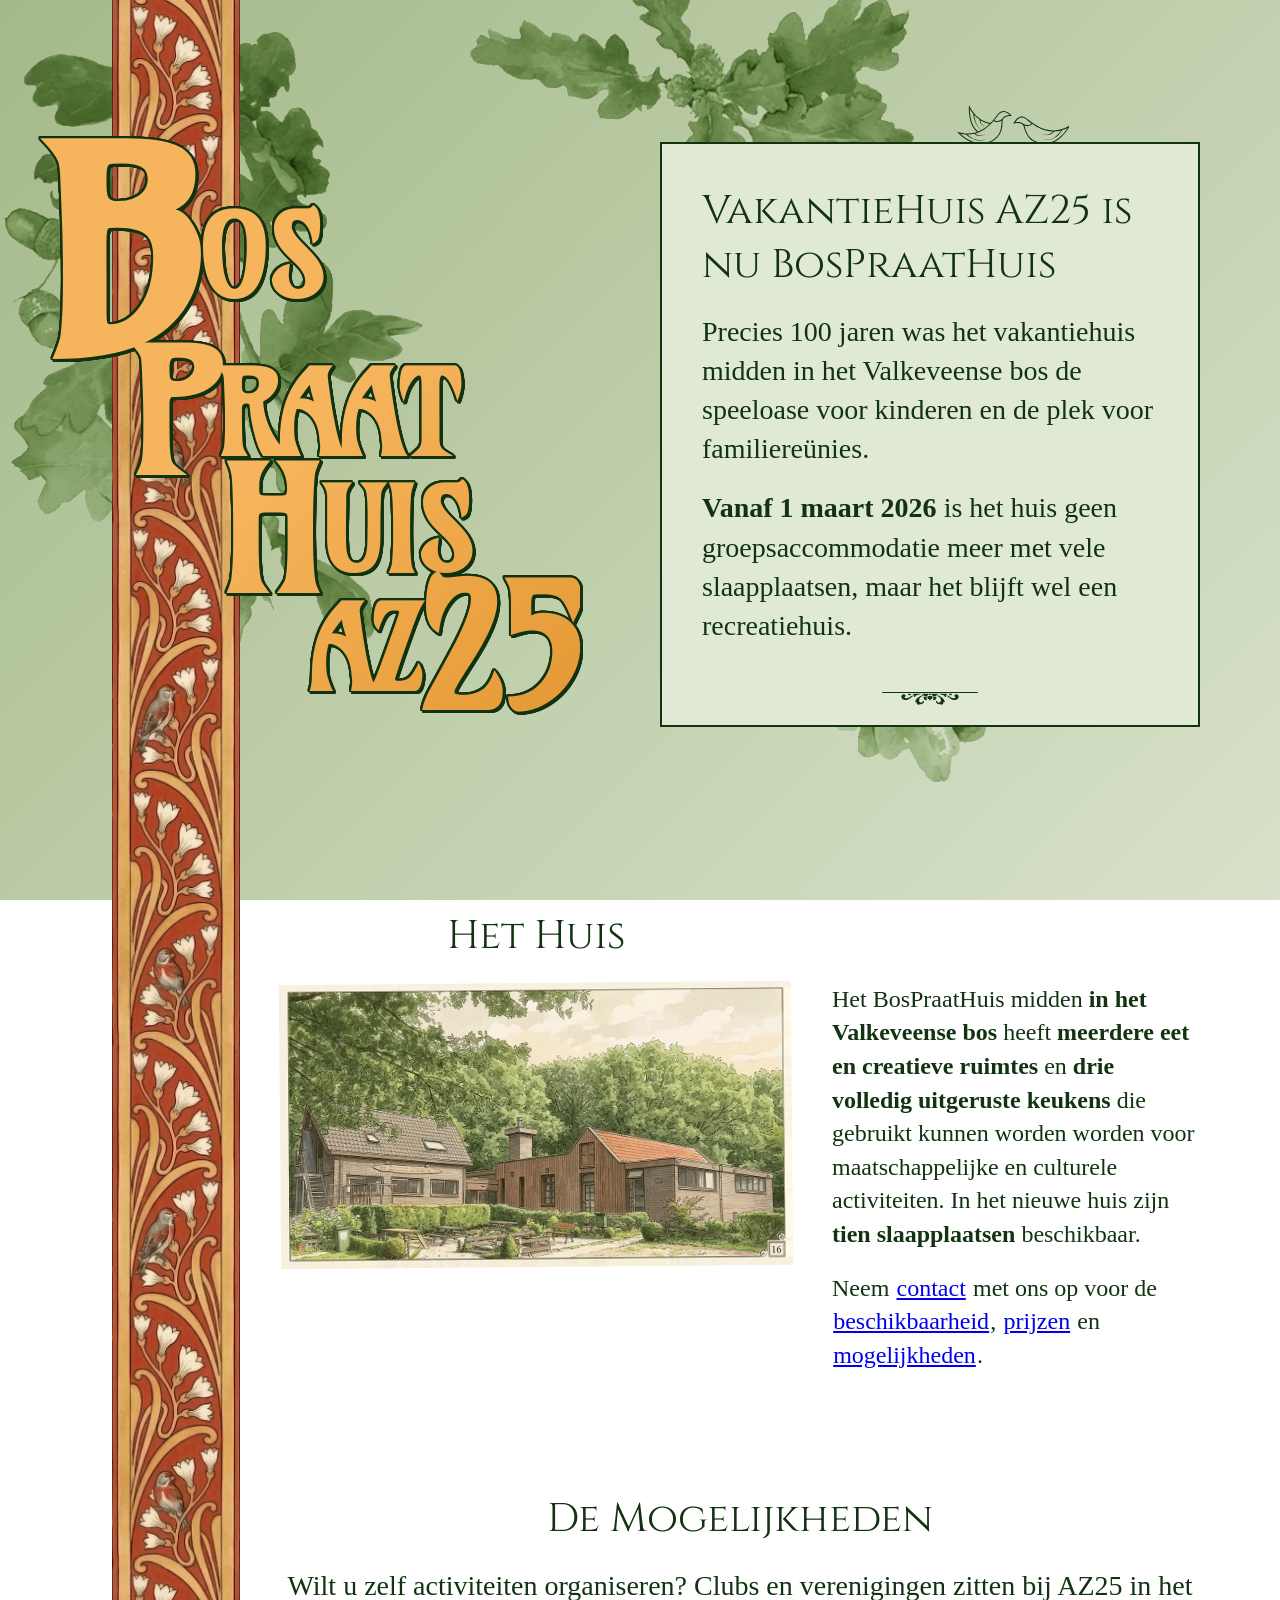
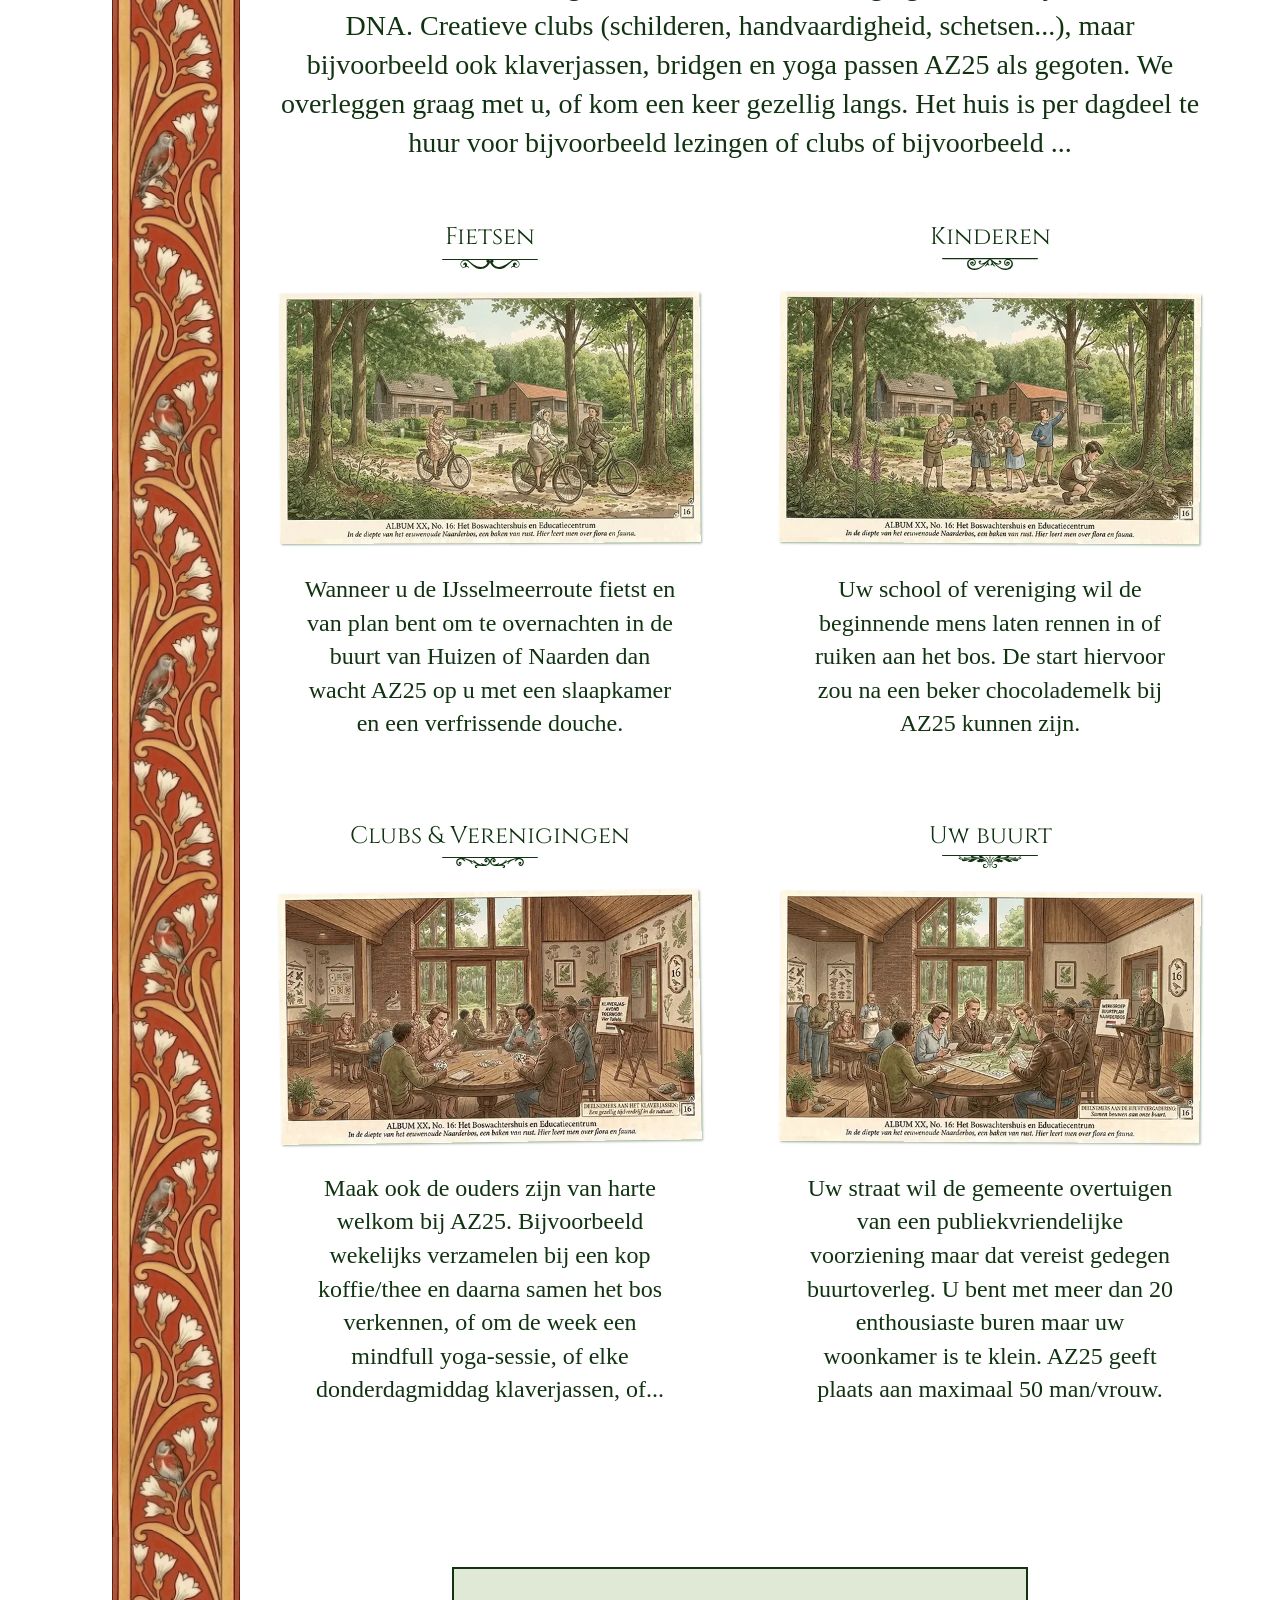
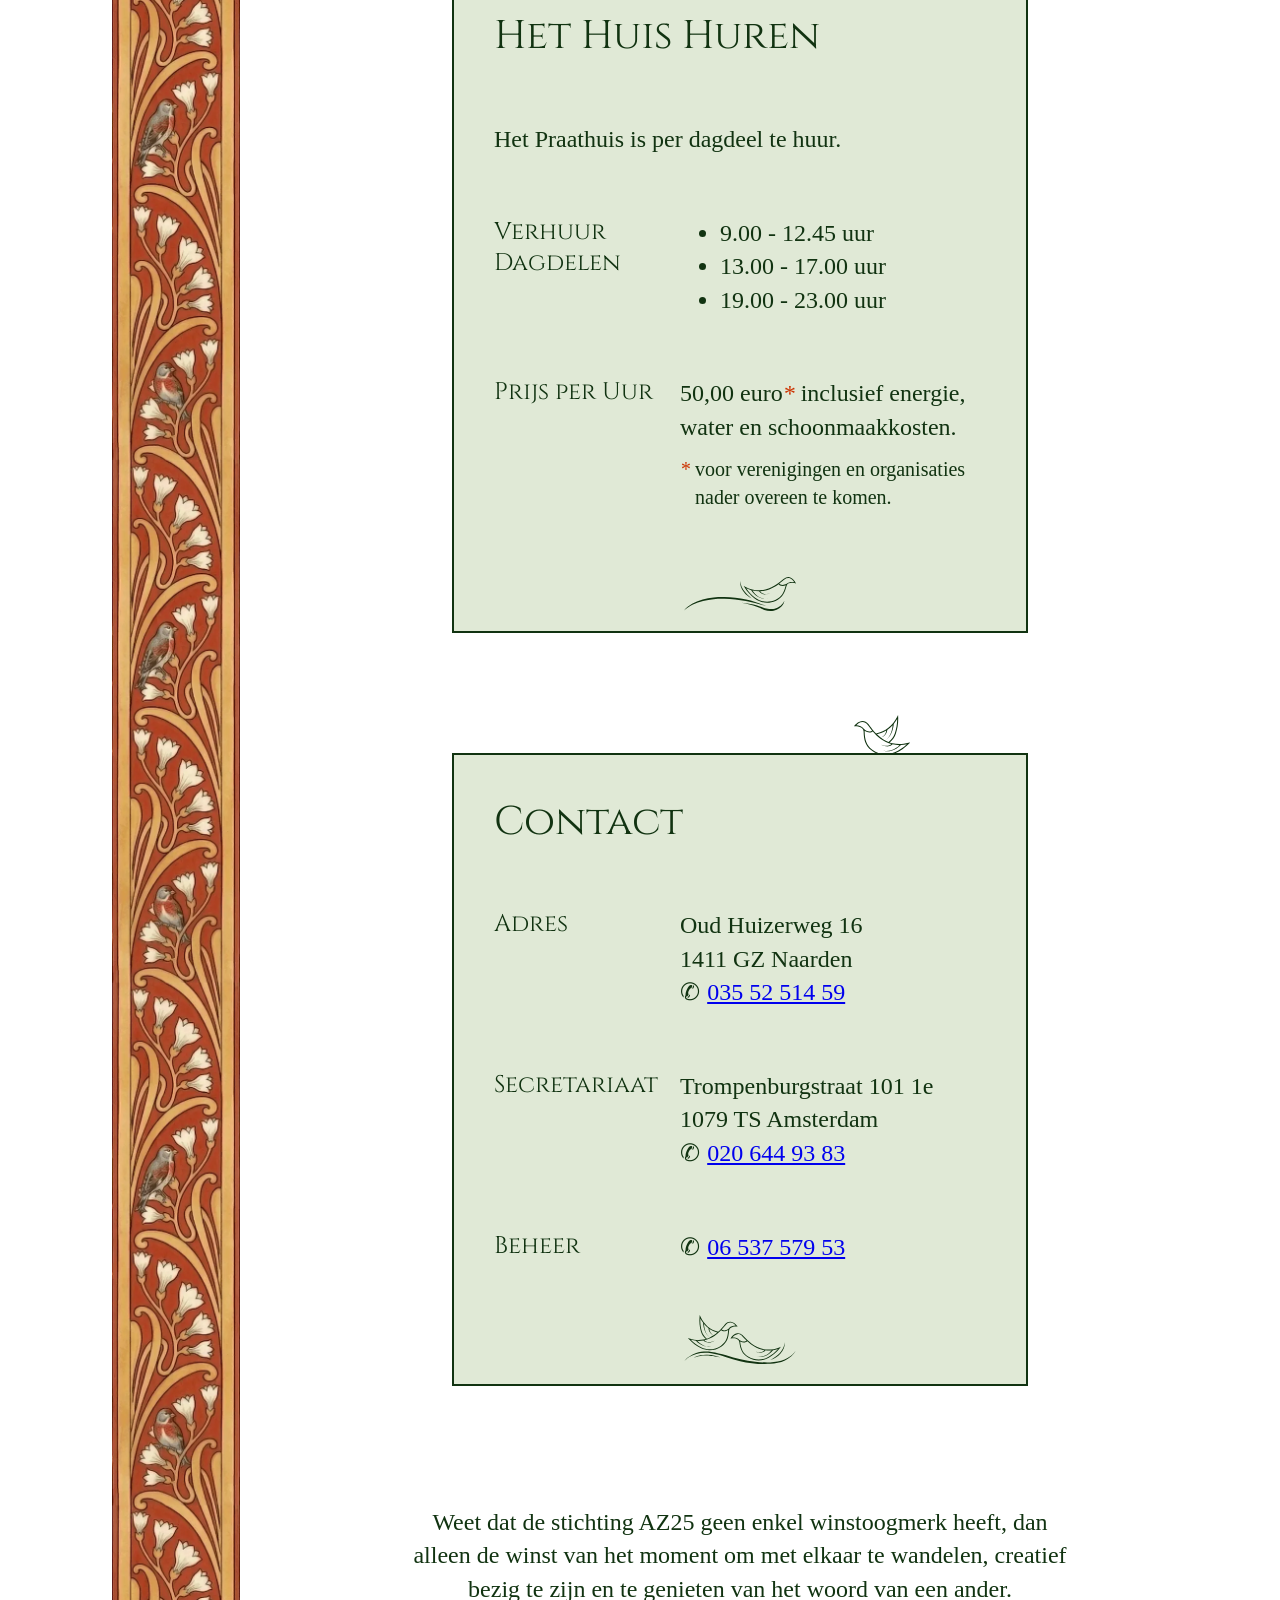
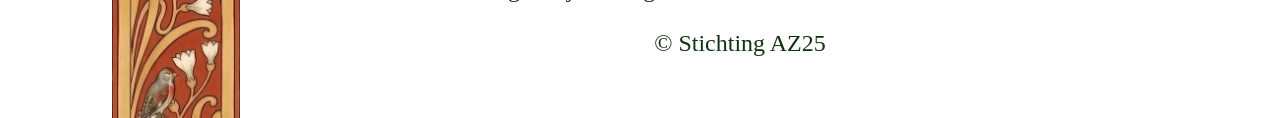
==== index.html @ 413d2160 "perf" ====
<!DOCTYPE html>
<html lang="nl">

<head>
  <title>BosPraatHuis AZ25</title>
  
  <meta charset="UTF-8">
  
  <meta http-equiv="Content-Language" content="nl">
	<meta name="description" content="Bospraathuis AZ25 - Jaren dertig sfeer met hedendaags comfort">
	<meta name="copyright" content="2026, Stichting AZ25">
  
  <meta name="viewport" content="width=device-width, initial-scale=1.0">
  
  <link rel="stylesheet" href="style/style2026april26.css">

  <link rel="shortcut icon" href="/favicon.ico">
</head>
<body>
  <header>
    <h1>
      <span><em>B</em>OS</span>
			<span><em>P</em>RAAT</span>
			<span><em>H</em>UIS</span>
			<span>AZ<em>25</em></span>
    </h1>

    <section class="block ornament vogel">
      <h2>VakantieHuis AZ25 is nu BosPraatHuis</h2>
      <p class="intro">Precies 100 jaren was het vakantiehuis midden in het Valkeveense bos de speeloase voor kinderen en de plek voor familiereünies.</p>
      <p class="intro"><strong>Vanaf 1 maart 2026</strong> is het huis geen groeps&shy;accommodatie meer met vele slaapplaatsen, maar het blijft wel een recreatiehuis.</p>
    </section>

  </header>

  <main>
    <section id="huis" class="block block--small-only vogel">
      <h2>Het Huis</h2>

      <picture>
        <source srcset="images/img-huis-1.webp, images/img-huis-15.webp 1.5x, images/img-huis-2.webp 2x" type="image/webp" />
        <img src="images/img-huis.png" alt="het huis" width="1090" height="605" fetchpriority="high">
      </picture>

      <p>Het BosPraatHuis midden <strong>in het Valkeveense bos</strong> heeft <strong>meerdere eet en creatieve ruimtes</strong> en <strong>drie volledig uitgeruste keukens</strong> die gebruikt kunnen worden worden voor maatschappelijke en culturele activiteiten. In het nieuwe huis zijn <strong>tien slaapplaatsen</strong> beschikbaar.</p>
      <p>Neem <a href="#contact">contact</a> met ons op voor de <a href="#huren">beschikbaarheid</a>, <a href="#huren">prijzen</a> en <a href="#mogelijkheden">mogelijkheden</a>.</p>
    </section>

    <section id="mogelijkheden" class="block block--small-only">
      <h2>De Mogelijkheden</h2>
      <p class="intro">Wilt u zelf activiteiten organiseren? Clubs en verenigingen zitten bij AZ25 in het DNA. Creatieve clubs (schilderen, handvaardigheid, schetsen...), maar bijvoorbeeld ook klaverjassen, bridgen en yoga passen AZ25 als gegoten. We overleggen graag met u, of kom een keer gezellig langs. Het huis is per dagdeel te huur voor bijvoorbeeld lezingen of clubs of bijvoorbeeld ...</p>
      <ul>
        <li>
          <h3>Fietsen</h3>

          <picture>
            <source srcset="images/img-fietsen-1.webp, images/img-fietsen-15.webp 1.5x, images/img-fietsen-2.webp 2x" type="image/webp" />
            <img src="images/img-fietsen.png" alt="het is prachtig fietsen in en om het Valkeveense bos" width="640" height="381" loading="lazy">
          </picture>

          <p>Wanneer u de IJsselmeerroute fietst en van plan bent om te overnachten in de buurt van Huizen of Naarden dan wacht AZ25 op u met een slaapkamer en een verfrissende douche.</p>
        </li>

        <li>
          <h3>Kinderen</h3>
          
          <picture>
            <source srcset="images/img-kinderen-1.webp, images/img-kinderen-15.webp 1.5x, images/img-kinderen-2.webp 2x" type="image/webp" />
            <img src="images/img-kinderen.png" alt="het is heerlijk spelen en verkennen in en om het BosPraatHuis" width="640" height="381" loading="lazy">
          </picture>

          <p>Uw school of vereniging wil de beginnende mens laten rennen in of ruiken aan het bos. De start hiervoor zou na een beker chocolademelk bij AZ25 kunnen zijn.</p>
        </li>
        
        <li>
          <h3>Clubs & Verenigingen</h3>
          
          <picture>
            <source srcset="images/img-clubs-1.webp, images/img-clubs-15.webp 1.5x, images/img-clubs-2.webp 2x" type="image/webp" />
            <img src="images/img-clubs.png" alt="het club- en verengingsleven zit AZ25 in het DNA" width="640" height="381" loading="lazy">
          </picture>
          
					<p>Maak ook de ouders zijn van harte welkom bij AZ25. Bijvoorbeeld wekelijks verzamelen bij een kop koffie/thee en daarna samen het bos verkennen, of om de week een mindfull yoga-sessie, of elke donderdagmiddag klaverjassen, of... </p>
        </li>
        
        <li>
          <h3>Uw buurt</h3>

          <picture>
            <source srcset="images/img-buurt-1.webp, images/img-clubs-15.webp 1.5x, images/img-clubs-2.webp 2x" type="image/webp" />
            <img src="images/img-buurt.png" alt="u bent van harte welkom met uw buurtgenoten" width="640" height="381" loading="lazy">
          </picture>

          <p>Uw straat wil de gemeente overtuigen van een publiek&shy;vriendelijke voorziening maar dat vereist gedegen buurtoverleg. U bent met meer dan 20 enthousiaste buren maar uw woonkamer is te klein. AZ25 geeft plaats aan maximaal 50 man/vrouw.</p>
        </li>
      </ul>
    </section>

    <section id="huren" class="block ornament">
			<!-- <div> -->
				<h2>Het Huis Huren</h2>
			
				<p>Het Praathuis is per dagdeel te huur.</p>
			
				<div>
					<h3>Verhuur Dagdelen</h3>
					<ul>
						<li>9.00 - 12.45 uur</li>
						<li>13.00 - 17.00 uur</li>
						<li>19.00 - 23.00 uur</li>
					</ul>
				</div>
				
				<div>
					<h3>Prijs per Uur</h3>
					<p>50,00 euro<em>*</em> inclusief energie, water en schoonmaakkosten.</p>
					<p class="nb"><em>*</em> voor verenigingen en organisaties nader overeen te komen.</p>
				</div>
			<!-- </div> -->
    </section>

    <section id="contact" class="block ornament vogel">
			<!-- <div> -->
				<h2>Contact</h2>
	
				<div>
					<h3>Adres</h3>
					<p>Oud Huizerweg 16<br>
					1411 GZ Naarden<br>
					✆ <a href="tel:0355251459">035 52 514 59</a></p>
				</div>
	
				<div>
					<h3>Secretariaat</h3>
					<p>Trompenburgstraat 101 1e<br>
					1079 TS Amsterdam<br>
					✆ <a href="tel:0206449383">020 644 93 83</a></p>
				</div>
	
				<div>
					<h3>Beheer</h3>
					<p>✆ <a href="tel:0653757953">06 537 579 53</a></p>
				</div>
			<!-- </div> -->
    </section>

		<section id="service" class="block block--small-only ornament">
			<p>Weet dat de stichting AZ25 geen enkel winstoogmerk heeft, dan alleen de winst van het moment om met elkaar te wandelen, creatief bezig te zijn en te genieten van het woord van een ander.</p>
			<p>© Stichting AZ25</p>
		</section>
    
  </main>

  <svg width='0' height='0' aria-hidden='true'>
		<filter id='grain' color-interpolation-filters='sRGB' x='-10%' y='-10%' width='120%' height='120%'>
			<feTurbulence type='fractalNoise' baseFrequency='.1' numOctaves='10'/>
			<feDisplacementMap in='SourceGraphic' scale='1.4' xChannelSelector='R'/>
			<feBlend in2='SourceGraphic'/>
		</filter>
	</svg

</body>
</html>
---- style/style2026april26.css ----
@font-face {
  font-family:amarante;
  src:url("../fonts/Amarante-Regular.ttf");
	font-display:swap;
}

@font-face {
  font-family:cinzel;
  src:url("../fonts/Cinzel-VariableFont_wght.ttf");
	font-display:swap;
}





/***************/
/* MARK: BASIS */
/***************/

*, *::before, *::after {
  box-sizing: border-box;
}


html {
  --ws:clamp(1.5rem, 1.0789rem + 2.1053vw, 2.5rem);
  --ws-xs:calc(var(--ws) * .25);
	--ws-s:calc(var(--ws) * .5);
	--ws-m:calc(var(--ws) * 1.5);
  --ws-l:calc(var(--ws) * 2);
	--ws-xl:calc(var(--ws) * 3);

  --color:#131;
  --line:#131;
  --shadow:#131;
  --drop-shaodw:#0306;

  --bg-gradient:linear-gradient(-45deg, #d8e2ca, #a4b989);
  --h-gradient:linear-gradient(135deg, #f6b45c 50%, #e39731);

  --bg-section:#e0e9d6;

	--color-selection:#f9eedc;
	--bg-selection:#06c;

	--color-asterix:#c30;

  color:var(--color);
  font-family:garamond, serif;

  scroll-padding-top:var(--ws);
	@media (prefers-reduced-motion:no-preference) {
    scroll-behavior:smooth;
  }
}

h1 {
	font-family:amarante;
	font-size:clamp(2.2rem, 0.1789rem + 10.1053vw, 7rem);

	line-height:.7;
	letter-spacing:-.02em;
  color:transparent;

  background-image:var(--h-gradient);
  background-clip:text;

	--f: max(.01em, 1px);
	--fn: calc(var(--f) * -1);

  filter:
    drop-shadow( var(--fn) var(--fn) var(--shadow))
    drop-shadow( 0         var(--f)  var(--shadow))
    drop-shadow( var(--f)  0         var(--shadow))
    drop-shadow( 0         var(--f)  var(--shadow))
    drop-shadow( var(--f)  0         var(--shadow))
    drop-shadow( 0         var(--f)  var(--shadow))
    drop-shadow( var(--f)  0         var(--shadow));
}

h2 {
  font-family:cinzel, serif;
  font-size:clamp(1.5rem, 1.0789rem + 2.1053vw, 2.5rem);
  font-weight:400;
	margin:0;
}

h3 {
  font-family:cinzel, serif;
	font-size: clamp(1.125rem, 0.9671rem + 0.7895vw, 1.5rem);
  line-height:1.3;
  font-weight:400;
	margin:0;
}

ul {
	margin:0;
}

p, li { 
  font-size: clamp(1.125rem, 0.9671rem + 0.7895vw, 1.5rem);
  line-height:1.4;
}

p {
	margin:0;

	&.intro {
		font-size: clamp(1.25rem, 1.0395rem + 1.0526vw, 1.75rem);
	}
}

img {
  max-width:100%;
	height:auto;
}

a {
  padding-inline:.05em;
  border-radius:.2em;

  &:focus {
    outline:solid 2px currentcolor;
    outline-offset:.1em;
    text-decoration:none;
  }
}

::selection {
	color:var(--color-selection);
	background-color:var(--bg-selection);
}

/* COMPONENTS */

.block {
	position: relative;

	padding:var(--ws);

	display:grid;
	gap:var(--ws-s);

	border:solid 2px currentColor;
  background-color:var(--bg-section);

	@supports (corner-shape:scoop) {
		border-radius:var(--ws-s);
		corner-shape:scoop;
	}

	@media (width > 48em) {
		&.block--small-only {
			padding:0;
			background:none;
			border:none;
				}
	}
}

.ornament {
	padding-block-end:var( --ws-l);

	background-image:var(--ornament-image, url("../images/divider.svg"));
  background-size: 6rem auto;
  background-position: center calc(100% - var(--ws-s));
  background-repeat:no-repeat;
}

.vogel {
	&::after {
		content:"";
		position:absolute;
		inset-block-end:100%;
		inset-inline-start:var(--vogel-inset,40%);

		inline-size:var(--vogel-size, clamp(5rem, 20vw, 7rem));
		aspect-ratio: var(--vogel-ratio, 2213789/761143);

		background-image: var(--vogel-image, url("../images/birds1.svg"));
		background-size:cover;
	}

	@media (width > 48em) {
		&.block--small-only::after {
			content:unset;
		}
	}
}











/**************/
/* MARK: BODY */
/**************/

html {
	background-image:
		url("../images/eiken.png"),
		var(--bg-gradient);

	background-image:
		image-set(
			url("../images/eiken.webp") type("image/webp"),
			url("../images/eiken.png") type("image/png")
		),
		var(--bg-gradient);

		

	background-size:
		/* auto auto, */
    clamp(32em, 80vw, 64em) auto, 
    100dvw 100dvh;
	background-repeat:
		/* repeat, */
		no-repeat,
    no-repeat;
	background-position:
		max(0px, calc(40% - 25em)) top,
		left top;
	background-attachment:
    /* scroll, */
    scroll,
		fixed;
	background-blend-mode:multiply;

	display:grid;
	grid-template-columns:
		minmax(0,2fr)
		min(100%, 120em)
		minmax(0,3fr);

	@supports(-webkit-touch-callout: none) {
		background-size:
    	clamp(32em, 80vw, 64em) auto, 
    	cover;
		background-attachment:
			scroll,
			scroll;
	}
}

body {
	grid-column:2;

  min-height:100dvh;
  margin:0;

  background-image:
     url("../images/bg.png");

	background-image:
		image-set(
			url("../images/bg.webp") type("image/webp"),
			url("../images/bg.png") type("image/png")
		);

  background-size:
    clamp(4rem, 1.1429rem + 14.2857vw, 8rem) auto;
  background-repeat:
    repeat-y;
  background-position:
      clamp(2rem, -1.5714rem + 17.8571vw, 7rem) top;
}





/****************/
/* MARK: HEADER */
/****************/

header {
  padding:var(--ws);

	@media (width > 48em) {
		padding-inline-end:var(--ws-l);
	}
	
	@media (width > 68em) {
    padding-block:var(--ws-xl);
		
		
    gap:var(--ws-l);
    align-items:center;

		display:grid;
		grid-template-columns:minmax(30rem, 1fr) 1fr;
  }

	@media (width > 92em) {
		display:flex;
	}
}

/* MARK: TITLE */

h1 {
	max-inline-size:68rem;
  margin:0;
  padding-block:var(--ws-l);

  display:grid;
	grid-template-columns:auto auto 1fr;
	align-items:center;

	span {
		display:flex;
		align-items:center;
	}

  span:nth-of-type(1) {
		em {
			font-size:2.5em;
    	font-style:normal;
		}
	}
	
	span:nth-of-type(n + 2) {
		 em {
      font-size:1.5em;
			font-style:normal;
    }
	}
	
	span:nth-of-type(4) {
		grid-column:1/-1;
    justify-self:end;
  }

	@media (width > 68em) {
		padding-block:var(--ws);
		
		grid-template-columns:1fr 1fr 1fr 1fr;

		span:nth-of-type(1) {
			grid-column:1/-1;
		}
		
		span:nth-of-type(2) {
			grid-column:2/-1;
		}

		span:nth-of-type(3) {
			grid-column:3/-1;
		}

		span:nth-of-type(4) {
			grid-column:4/-1;
			justify-self:start;
		}
	}

	@media (width > 92em) {
		padding-block:var(--ws-l);

		grid-template-columns:auto auto 1fr;

		span:nth-of-type(n - 3) {
			grid-column:unset;
		}

		span:nth-of-type(4) {
			grid-column:1/-1;
			justify-self:end;
			padding-inline-end:1em;
		}
	}
}

/* MARK: INTRO */

header section {
	--vogel-image:url("../images/birds3.svg");

  max-inline-size:56em;

  @media (width > 48em) {
		--vogel-inset:15%;
    margin-inline-start:15em;
  }

  @media (width > 68em) {
		--vogel-inset:55%;
    max-inline-size:43em;
    margin-inline-start:0;
  } 
}





/**************/
/* MARK: MAIN */
/**************/

main {
  max-inline-size:120em;
  padding:var(--ws);

  display:grid;
  row-gap:var(--ws-l);

  @media (width > 48em) {
    padding-inline-start:calc(15em + var(--ws));
		padding-inline-end:var(--ws-l);
		row-gap:var(--ws-xl);
  }

  @media (width > 80em) {
    grid-template-columns:
			minmax(0, 1fr)
			min( (100% - var(--ws-l) ) * .5, 36em)
			var(--ws-l)
			min( (100% - var(--ws-l) ) * .5, 36em)
			minmax(0, 1fr);
  }

  &:has(#p404) {
		min-height:100%;
    align-content: safe center;
		
		@media (width > 48em) {
			row-gap:var(--ws-l);
		}
  }
}





/******************/
/* MARK: HET HUIS */
/******************/

#huis {
	--vogel-image: url("../images/birds5.svg");
	--vogel-ratio: 1072402/647803;
	--vogel-inset:70%;
	--vogel-size:clamp(2.5rem, 10vw, 3.5rem);

	position: relative;
	grid-column:1/-1;

  @media (width > 72em) {
    grid-template-columns:1fr min(40%, 27em);
    grid-template-rows:auto auto 1fr;
    column-gap:var(--ws);
  }
}

#huis h2 {
  text-align:center;
}

#huis p {
  @media (width > 72em) {

    &:nth-of-type(1) {
      grid-area:2/2;
      margin:0;
    }

    &:nth-of-type(2) {
      grid-area:3/2;
    }
    
  }
}

#huis picture {
	@media (width > 72em) {
    grid-area:2/1/4;
  }
}

#huis img {
  inline-size:100%;

  box-shadow:.05em .05em .1em var(--drop-shadow);
  rotate:-.5deg;

  
}





/***********************/
/* MARK: MOGELIJKHEDEN */
/***********************/

#mogelijkheden {
  @media (width > 80em) {
      grid-column:2/-2;
  }
}

#mogelijkheden h2 {
  text-align:center;
}

#mogelijkheden > p {
  max-inline-size:33em;

  @media (width > 72em) {
   margin-inline:auto;
   text-align:center;
  }
} 

#mogelijkheden ul {
  margin:0;
  padding:var(--ws) 0;
  list-style-type:"";

  display:grid;
	gap:var(--ws-l);

  @media (width > 72em) {
    grid-template-columns:1fr 1fr;
  }
}

#mogelijkheden li {
  display:flex;
  flex-direction:column;
	gap:var(--ws-s);
}

#mogelijkheden h3 {

  padding-block-end:var(--ws-s);
	background-image:var(--calli-image, url("../images/calli6.svg"));
  background-size: 6rem auto;
  background-position: center calc(100% - .25rem);
  background-repeat:no-repeat;

  text-align:center;

  li:nth-of-type(4n + 2) & {
   --calli-image:url("../images/calli2.svg");
  }

  li:nth-of-type(4n + 3) & {
    --calli-image:url("../images/calli3.svg");
  }

  li:nth-of-type(4n + 4) & {
    --calli-image:url("../images/calli4.svg");
  }
}

#mogelijkheden picture {
	margin-inline:auto;
}

#mogelijkheden img {
  order:-1;
  width:100%;
  max-inline-size:40rem;
  

  box-shadow:.05em .05em .1em var(--drop-shaodw);
  
	rotate:var(--r,-.25deg);

  li:nth-of-type(4n + 2) & {
    --r:.33deg;
  }

  li:nth-of-type(4n + 3) & {
    --r:-.75deg;
  }

  li:nth-of-type(4n + 4) & {
    --r:.33deg;
  }
}

#mogelijkheden li p {
	text-align:center;
	padding-inline:min(5%, var(--ws));
	max-inline-size:26em;
	margin-inline:auto;
}





/*******************************/
/* MARK: HUREN & CONTACT & 404 */
/*******************************/

#huren,
#contact,
#p404 {
	container-type:inline-size;
	inline-size:100%;
	padding-block-end:var(--ws-xl);
	
	justify-self:center;
	align-content:start;
	gap:var(--ws-m);

	background-size:clamp(5em, 20vw, 7em) auto;

	@media (width > 48em) {
		inline-size:min(100%, 36em);
	}

	div {
		display:grid;
		gap:var(--ws-xs);
	}

	@container (width > 28em) {
		div {
			grid-template-columns:11em 1fr;
		}
	}
}





/***************/
/* MARK: HUREN */
/***************/

#huren {
	--ornament-image:url("../images/birds1.svg");

  @media (width > 80em) {
    grid-column-start:2;
  }
}

#huren em {
  color:var(--color-asterix);
}

#huren .nb {
	display:flex;
	gap:.25em;
	font-size: clamp(1rem, 0.8947rem + 0.5263vw, 1.25rem);
	
	@container (width > 28em) {
		grid-column-start:2;
	}
}





/*****************/
/* MARK: CONTACT */
/*****************/

#contact {
	--vogel-image: url("../images/birds4.svg");
	--vogel-ratio: 1072392/761143;
	--vogel-inset:70%;
	--vogel-size:clamp(2.5rem, 10vw, 3.5rem);

	--ornament-image:url("../images/birds2.svg");

	@media (width > 80em) {
    grid-column-start:4;
  }
}





/*************/
/* MARK: 404 */
/*************/

#p404 {
	--ornament-image:url("../images/birds1.svg");

  gap:var(--ws-xs);

  @media (width > 80em) {
    grid-column-start:2;
  }
}






/*****************/
/* MARK: SERVICE */
/*****************/

#service {
	@media (width > 80em) {
		grid-column:2/-2;    
  }
}

#service p {
  max-width:28em;

  @media (width > 48em) {
		margin-inline:auto;
		text-align:center;
  }
}
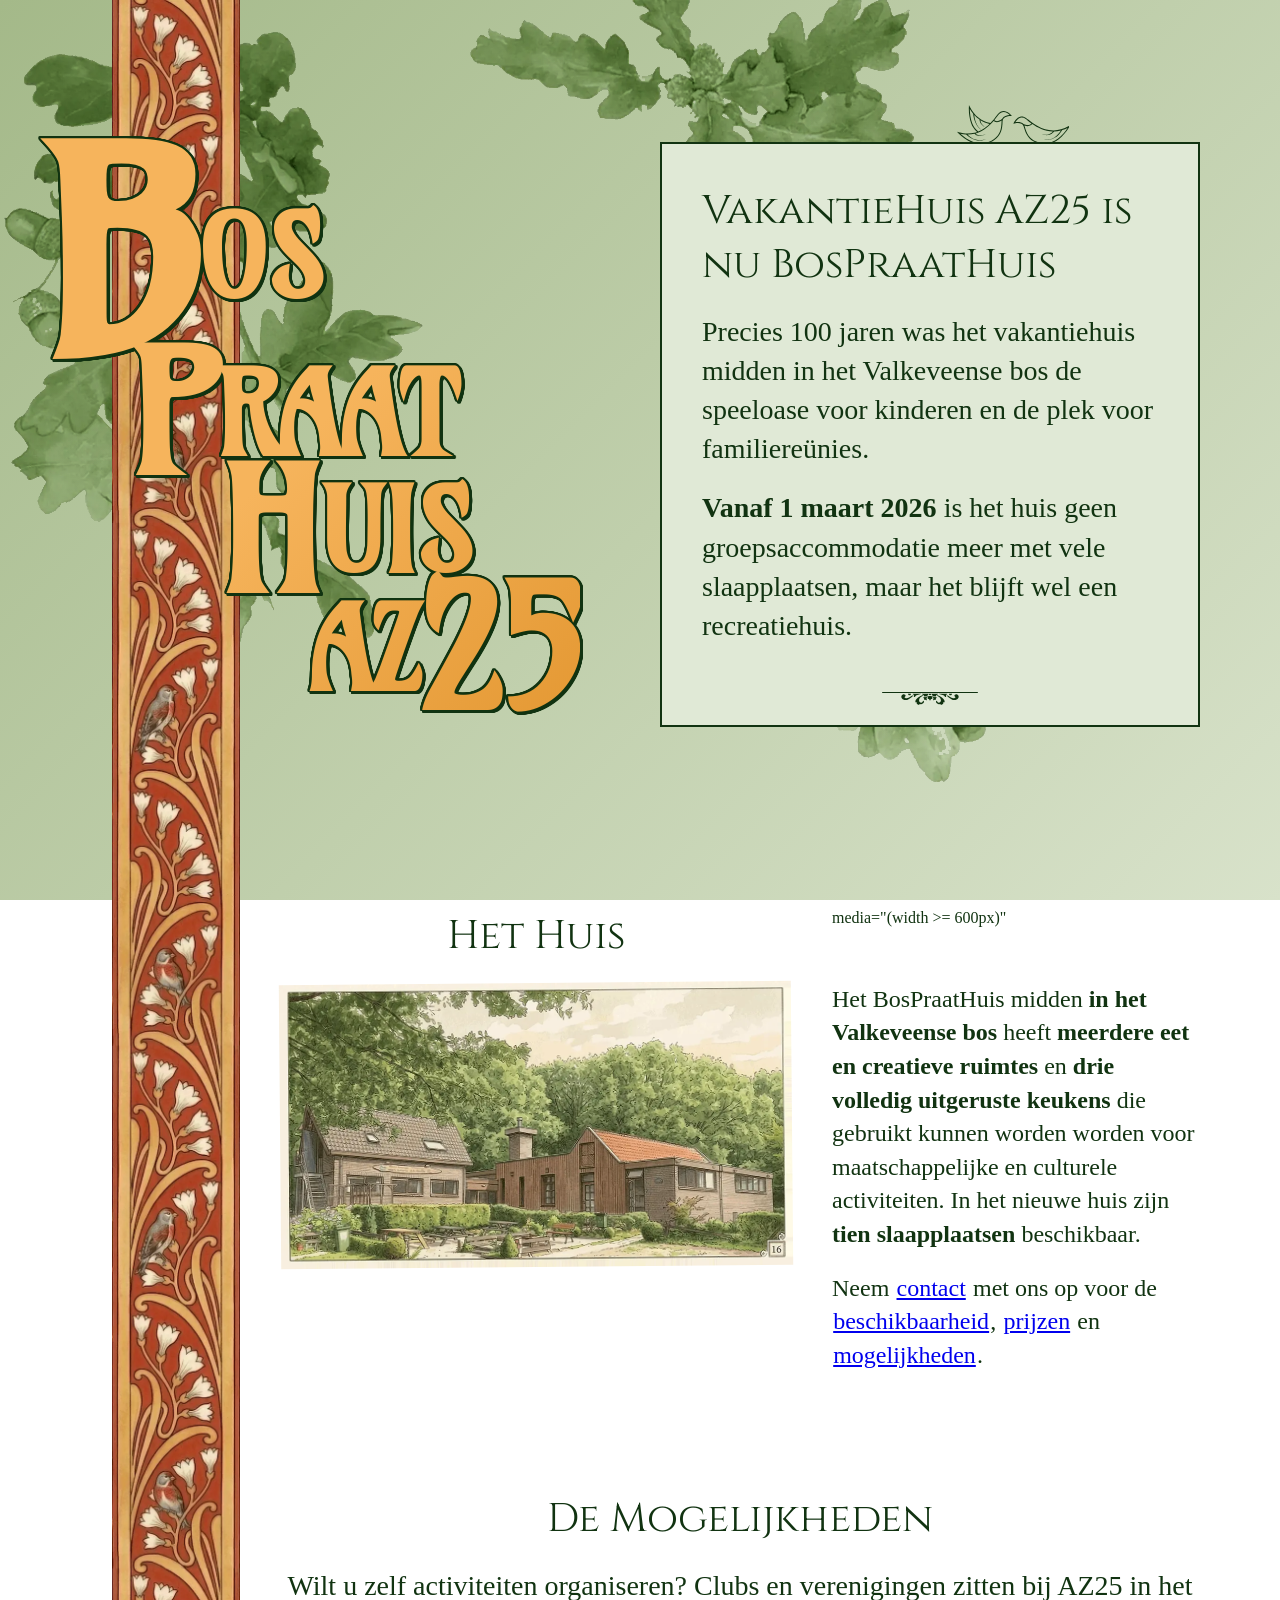
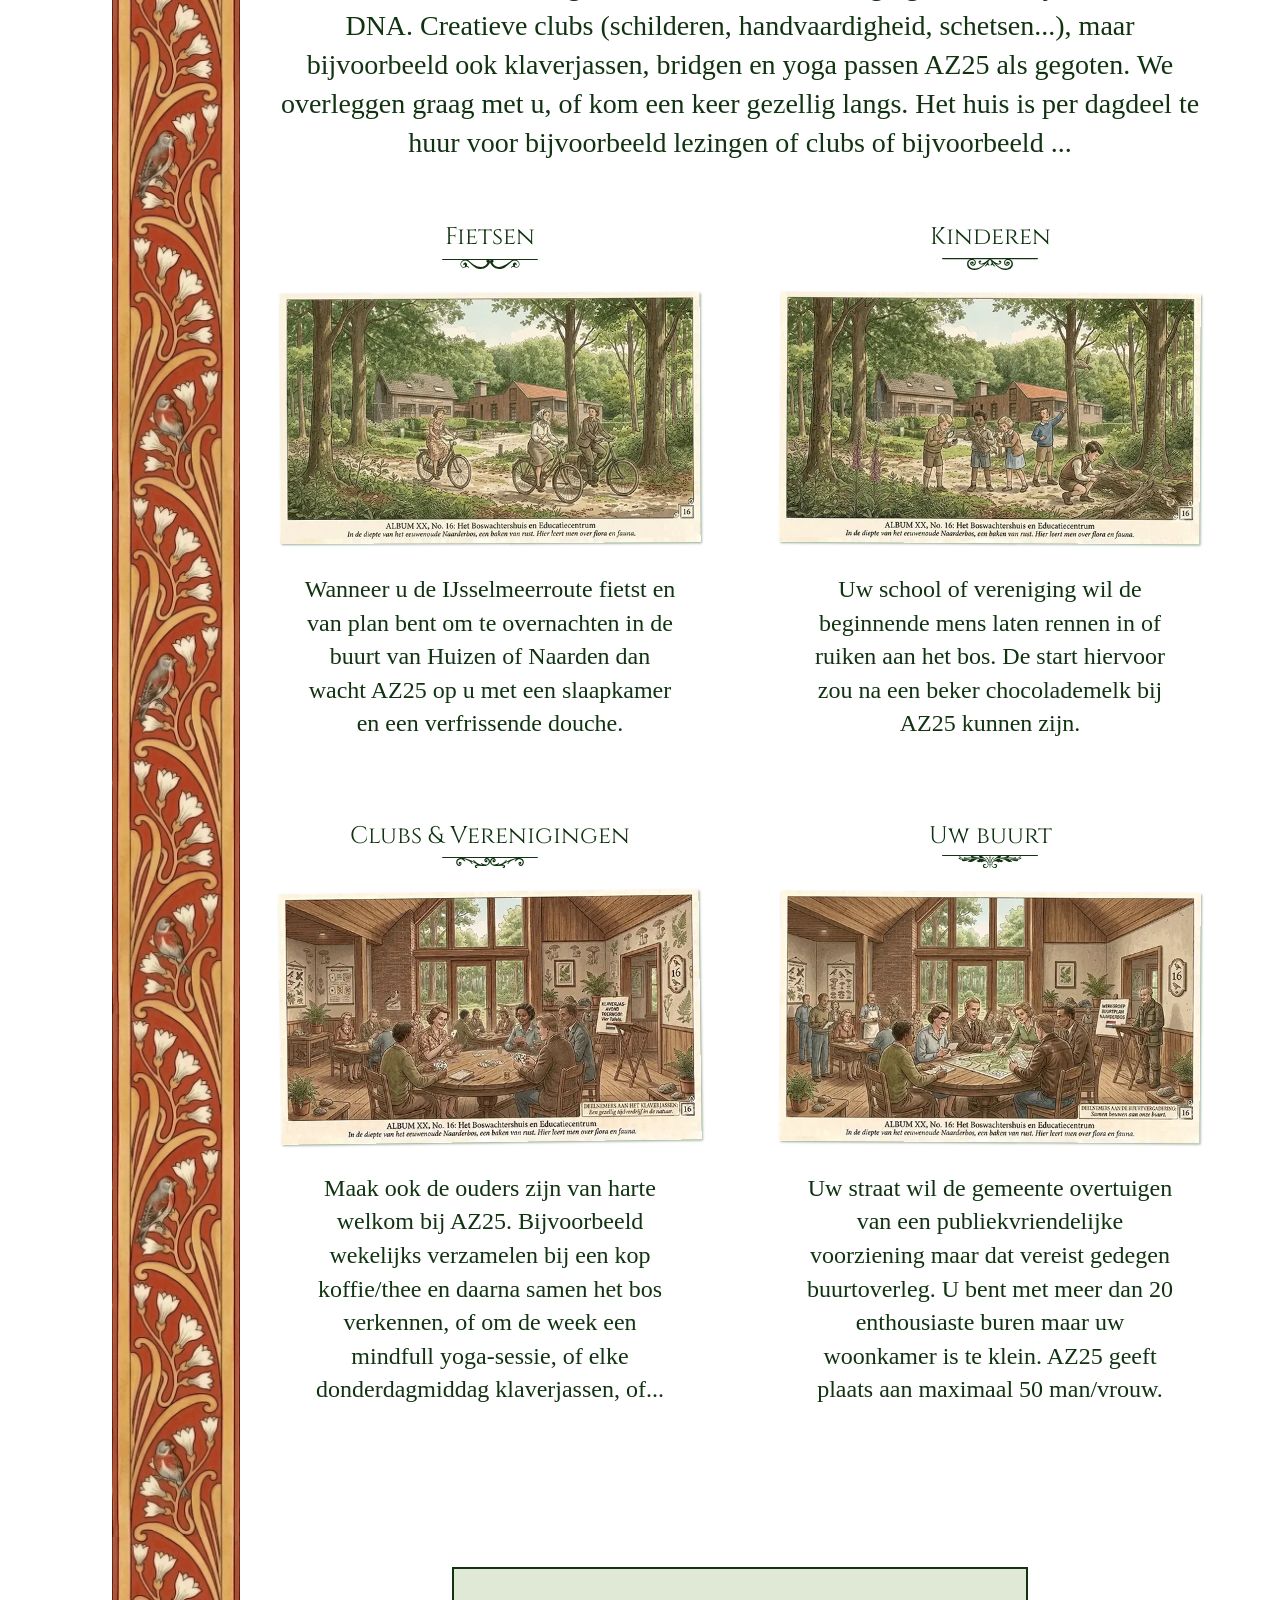
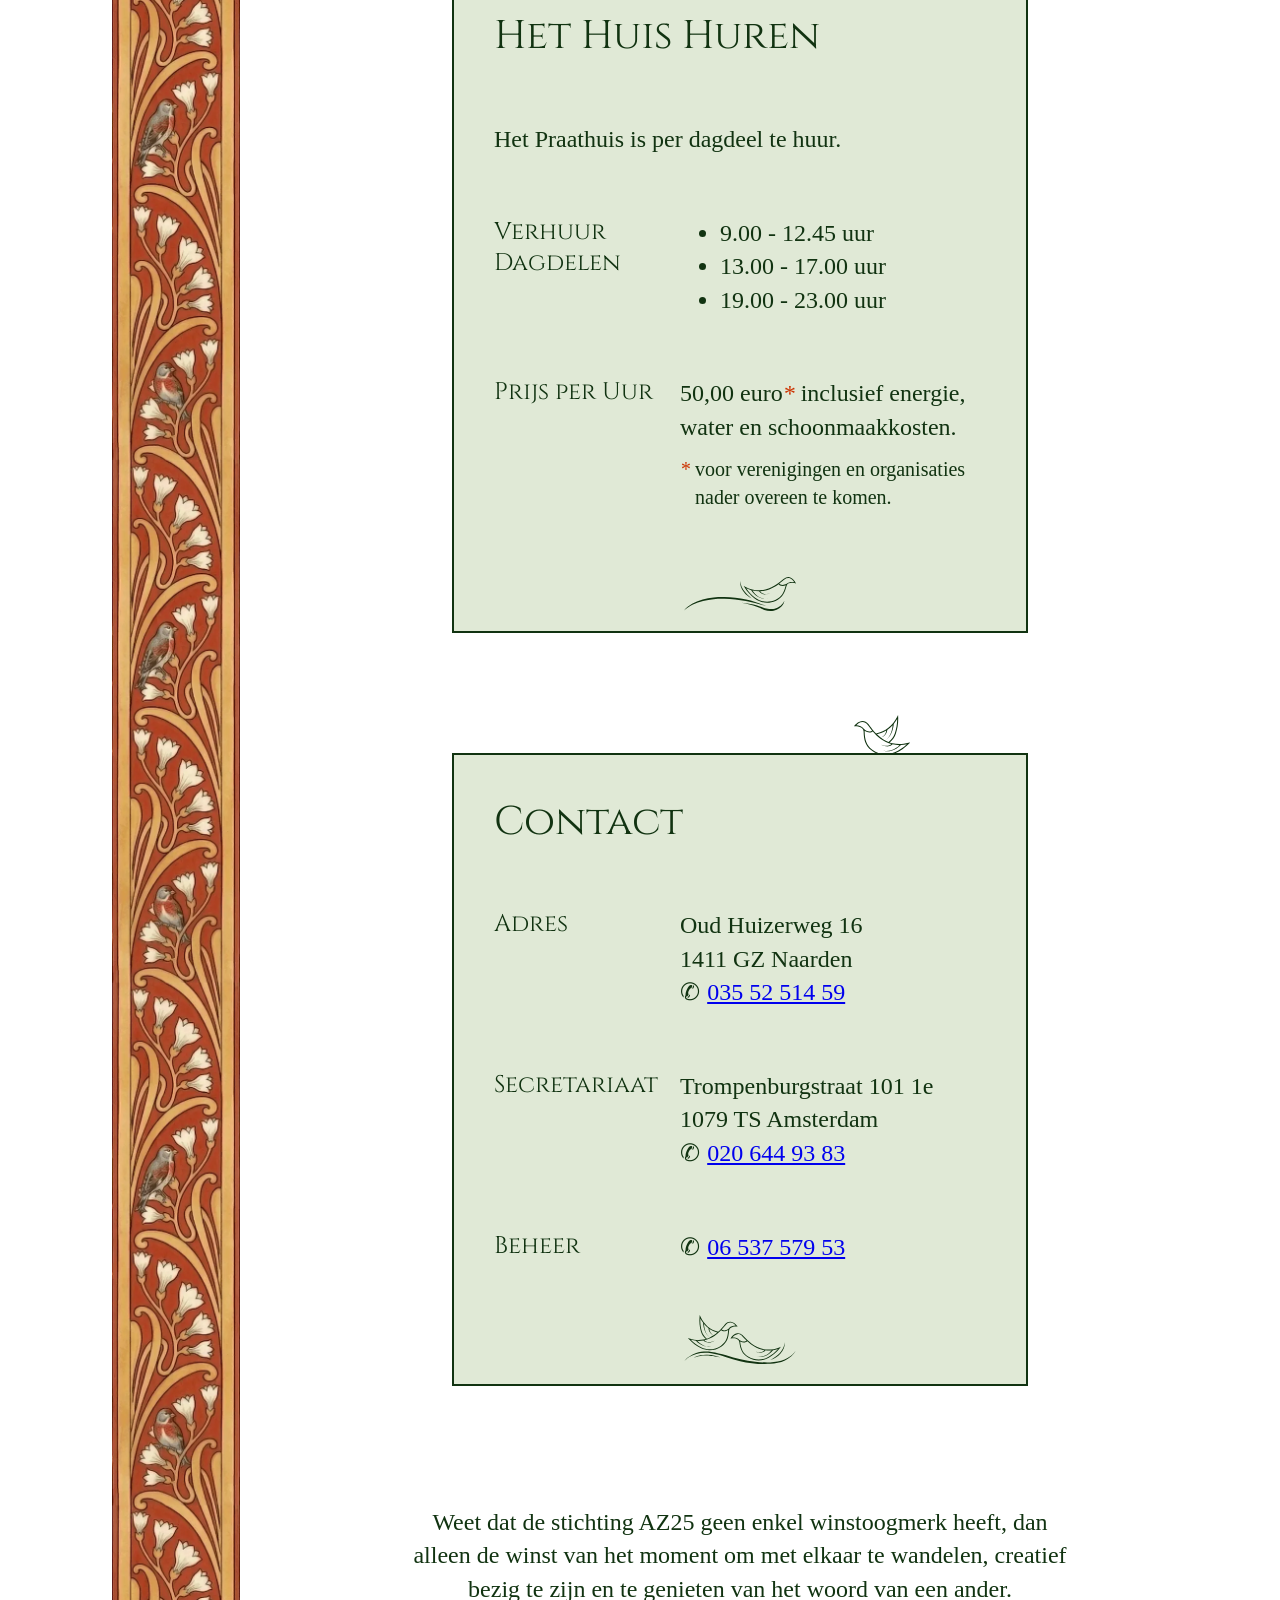
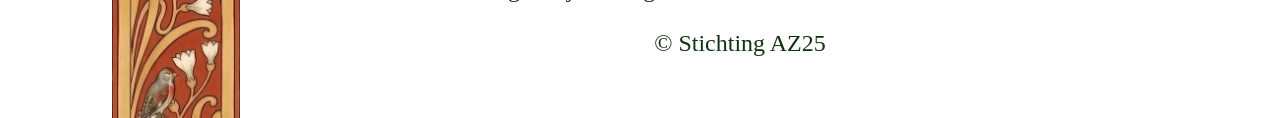
==== commit 36f05f7e: "perf" ====
--- a/index.html
+++ b/index.html
@@ -37,8 +37,22 @@
     <section id="huis" class="block block--small-only vogel">
       <h2>Het Huis</h2>
 
+media="(width >= 600px)"
+
       <picture>
-        <source srcset="images/img-huis-1.webp, images/img-huis-15.webp 1.5x, images/img-huis-2.webp 2x" type="image/webp" />
+        <source 
+          srcset="
+            images/img-huis-1.webp, 
+            images/img-huis-15.webp 1.5x, 
+            images/img-huis-2.webp 2x" 
+          type="image/webp"
+          media="(width > 430px)"
+        />
+        <source 
+          srcset="
+            images/img-huis-1.webp"
+          type="image/webp"
+        />
         <img src="images/img-huis.png" alt="het huis" width="1090" height="605" fetchpriority="high">
       </picture>
 
@@ -54,7 +68,19 @@
           <h3>Fietsen</h3>
 
           <picture>
-            <source srcset="images/img-fietsen-1.webp, images/img-fietsen-15.webp 1.5x, images/img-fietsen-2.webp 2x" type="image/webp" />
+            <source 
+              srcset="
+                images/img-fietsen-1.webp, 
+                images/img-fietsen-15.webp 1.5x, 
+                images/img-fietsen-2.webp 2x" 
+              type="image/webp"
+              media="(width > 430px)"
+            />
+            <source 
+              srcset="
+                images/img-fietsen-1.webp"
+              type="image/webp"
+            />
             <img src="images/img-fietsen.png" alt="het is prachtig fietsen in en om het Valkeveense bos" width="640" height="381" loading="lazy">
           </picture>
 
@@ -65,7 +91,19 @@
           <h3>Kinderen</h3>
           
           <picture>
-            <source srcset="images/img-kinderen-1.webp, images/img-kinderen-15.webp 1.5x, images/img-kinderen-2.webp 2x" type="image/webp" />
+            <source 
+              srcset="
+                images/img-kinderen-1.webp, 
+                images/img-kinderen-15.webp 1.5x, 
+                images/img-kinderen-2.webp 2x" 
+              type="image/webp"
+              media="(width > 430px)"
+            />
+            <source 
+              srcset="
+                images/img-kinderen-1.webp" 
+              type="image/webp"
+            />
             <img src="images/img-kinderen.png" alt="het is heerlijk spelen en verkennen in en om het BosPraatHuis" width="640" height="381" loading="lazy">
           </picture>
 
@@ -76,7 +114,19 @@
           <h3>Clubs & Verenigingen</h3>
           
           <picture>
-            <source srcset="images/img-clubs-1.webp, images/img-clubs-15.webp 1.5x, images/img-clubs-2.webp 2x" type="image/webp" />
+            <source 
+              srcset="
+                images/img-clubs-1.webp, 
+                images/img-clubs-15.webp 1.5x, 
+                images/img-clubs-2.webp 2x" 
+              type="image/webp"
+              media="(width > 430px)"
+            />
+            <source 
+              srcset="
+                images/img-clubs-1.webp" 
+              type="image/webp"
+            />
             <img src="images/img-clubs.png" alt="het club- en verengingsleven zit AZ25 in het DNA" width="640" height="381" loading="lazy">
           </picture>
           
@@ -87,7 +137,19 @@
           <h3>Uw buurt</h3>
 
           <picture>
-            <source srcset="images/img-buurt-1.webp, images/img-clubs-15.webp 1.5x, images/img-clubs-2.webp 2x" type="image/webp" />
+            <source 
+              srcset="
+                images/img-buurt-1.webp, 
+                images/img-clubs-15.webp 1.5x, 
+                images/img-clubs-2.webp 2x"
+              type="image/webp"
+              media="(width > 430px)"
+            />
+            <source 
+              srcset="
+                images/img-buurt-1.webp"
+              type="image/webp"
+            />
             <img src="images/img-buurt.png" alt="u bent van harte welkom met uw buurtgenoten" width="640" height="381" loading="lazy">
           </picture>
 
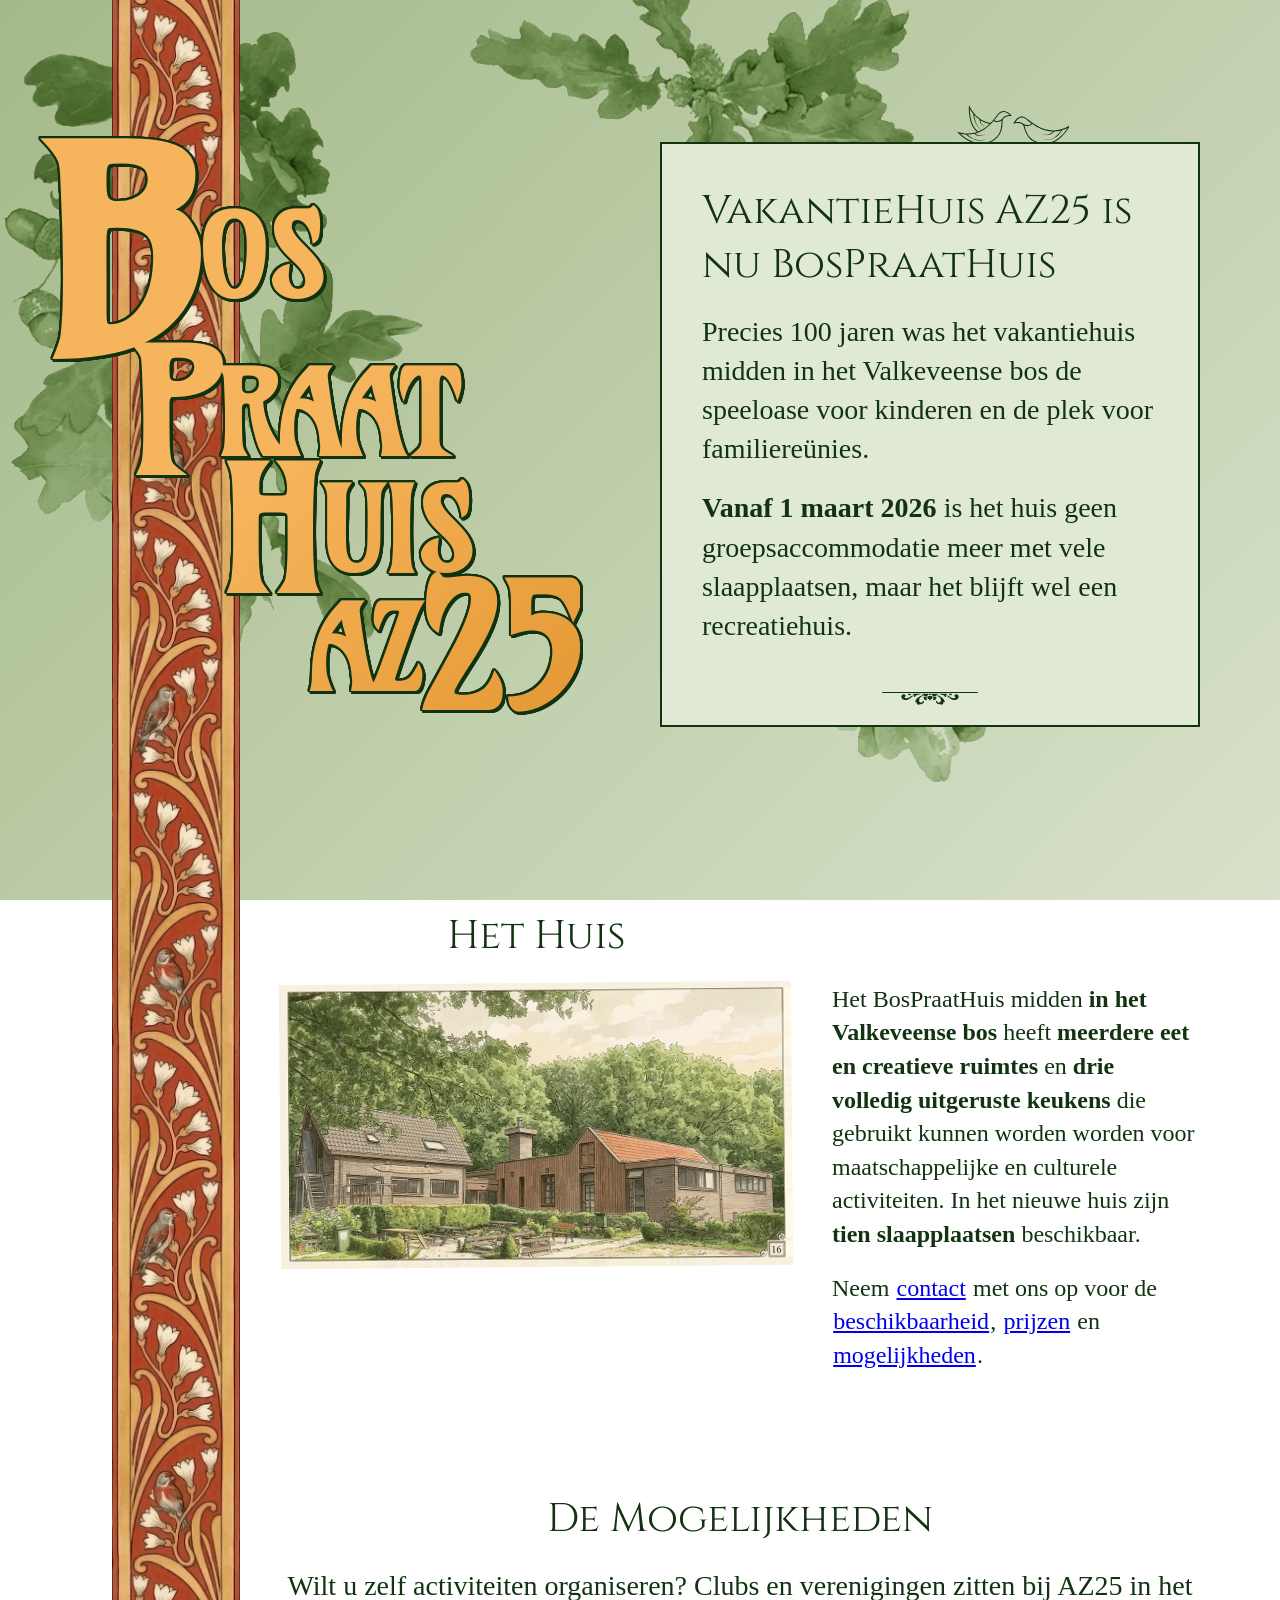
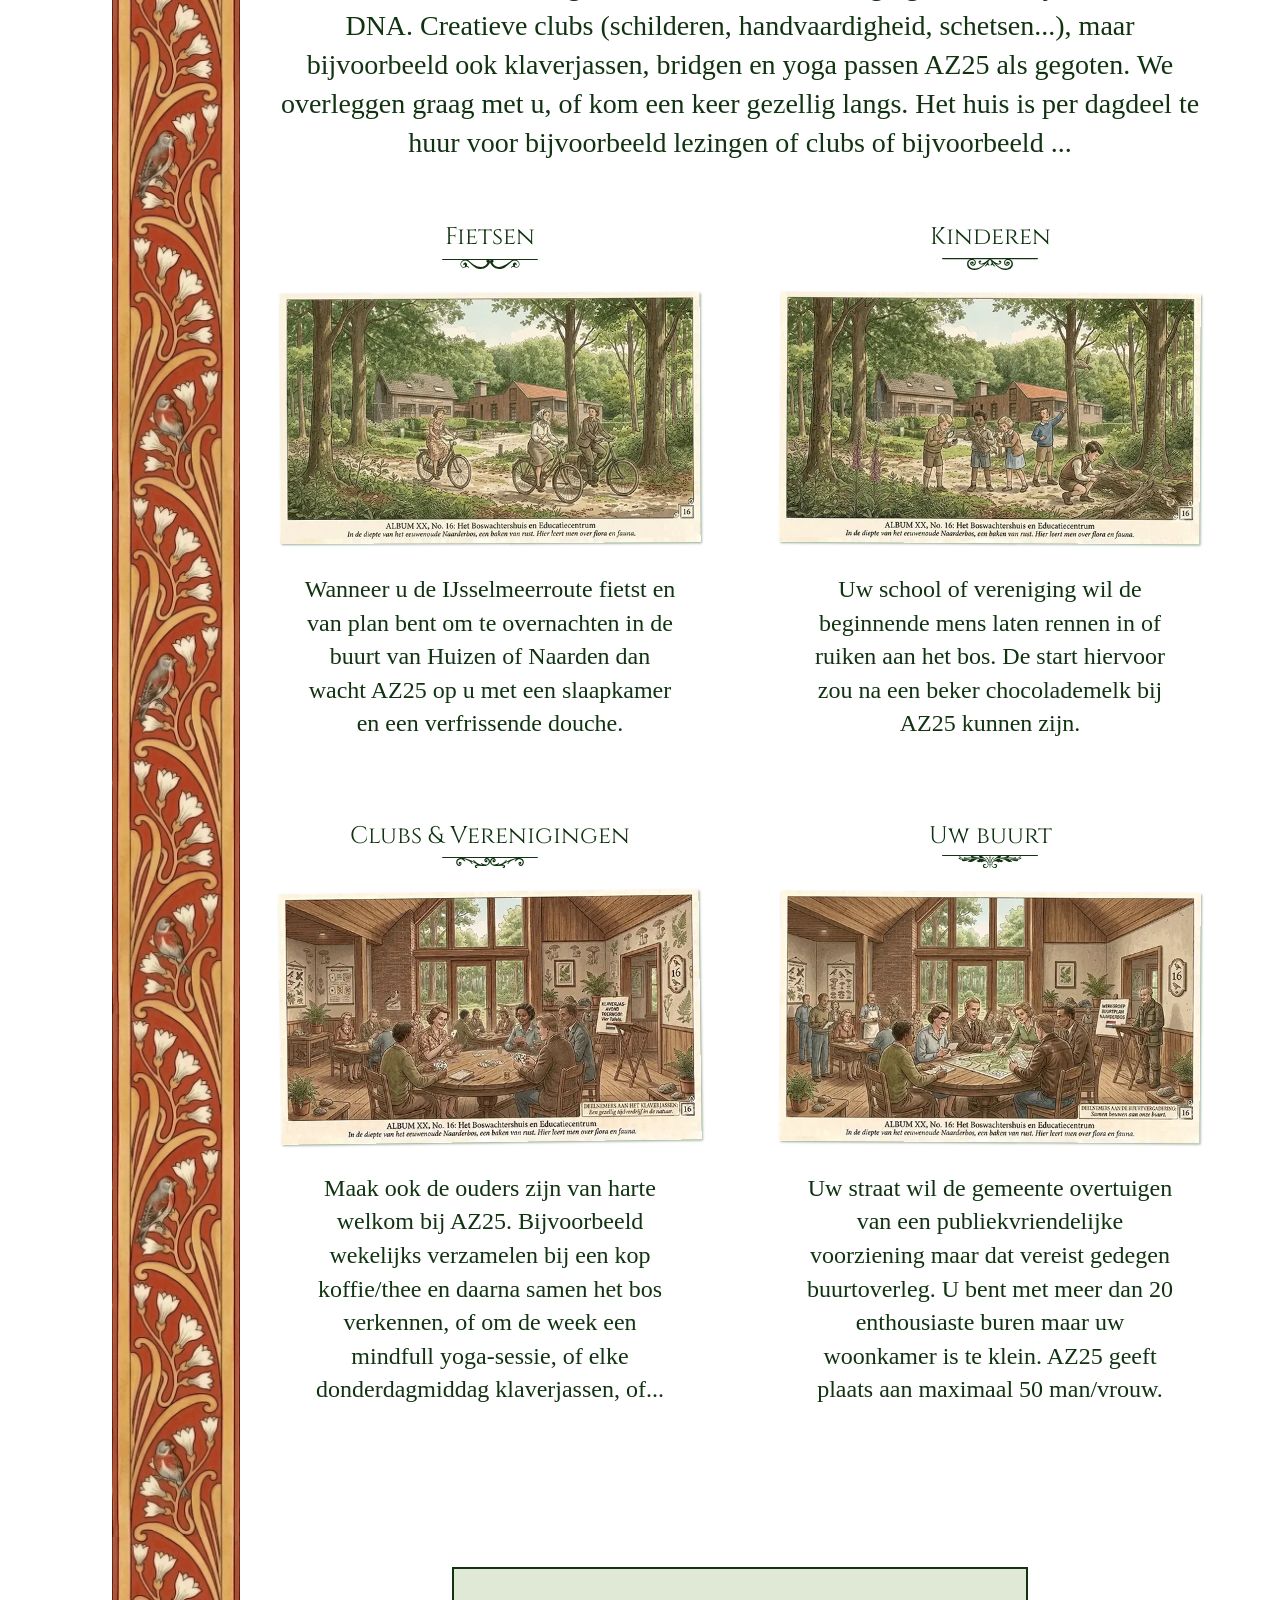
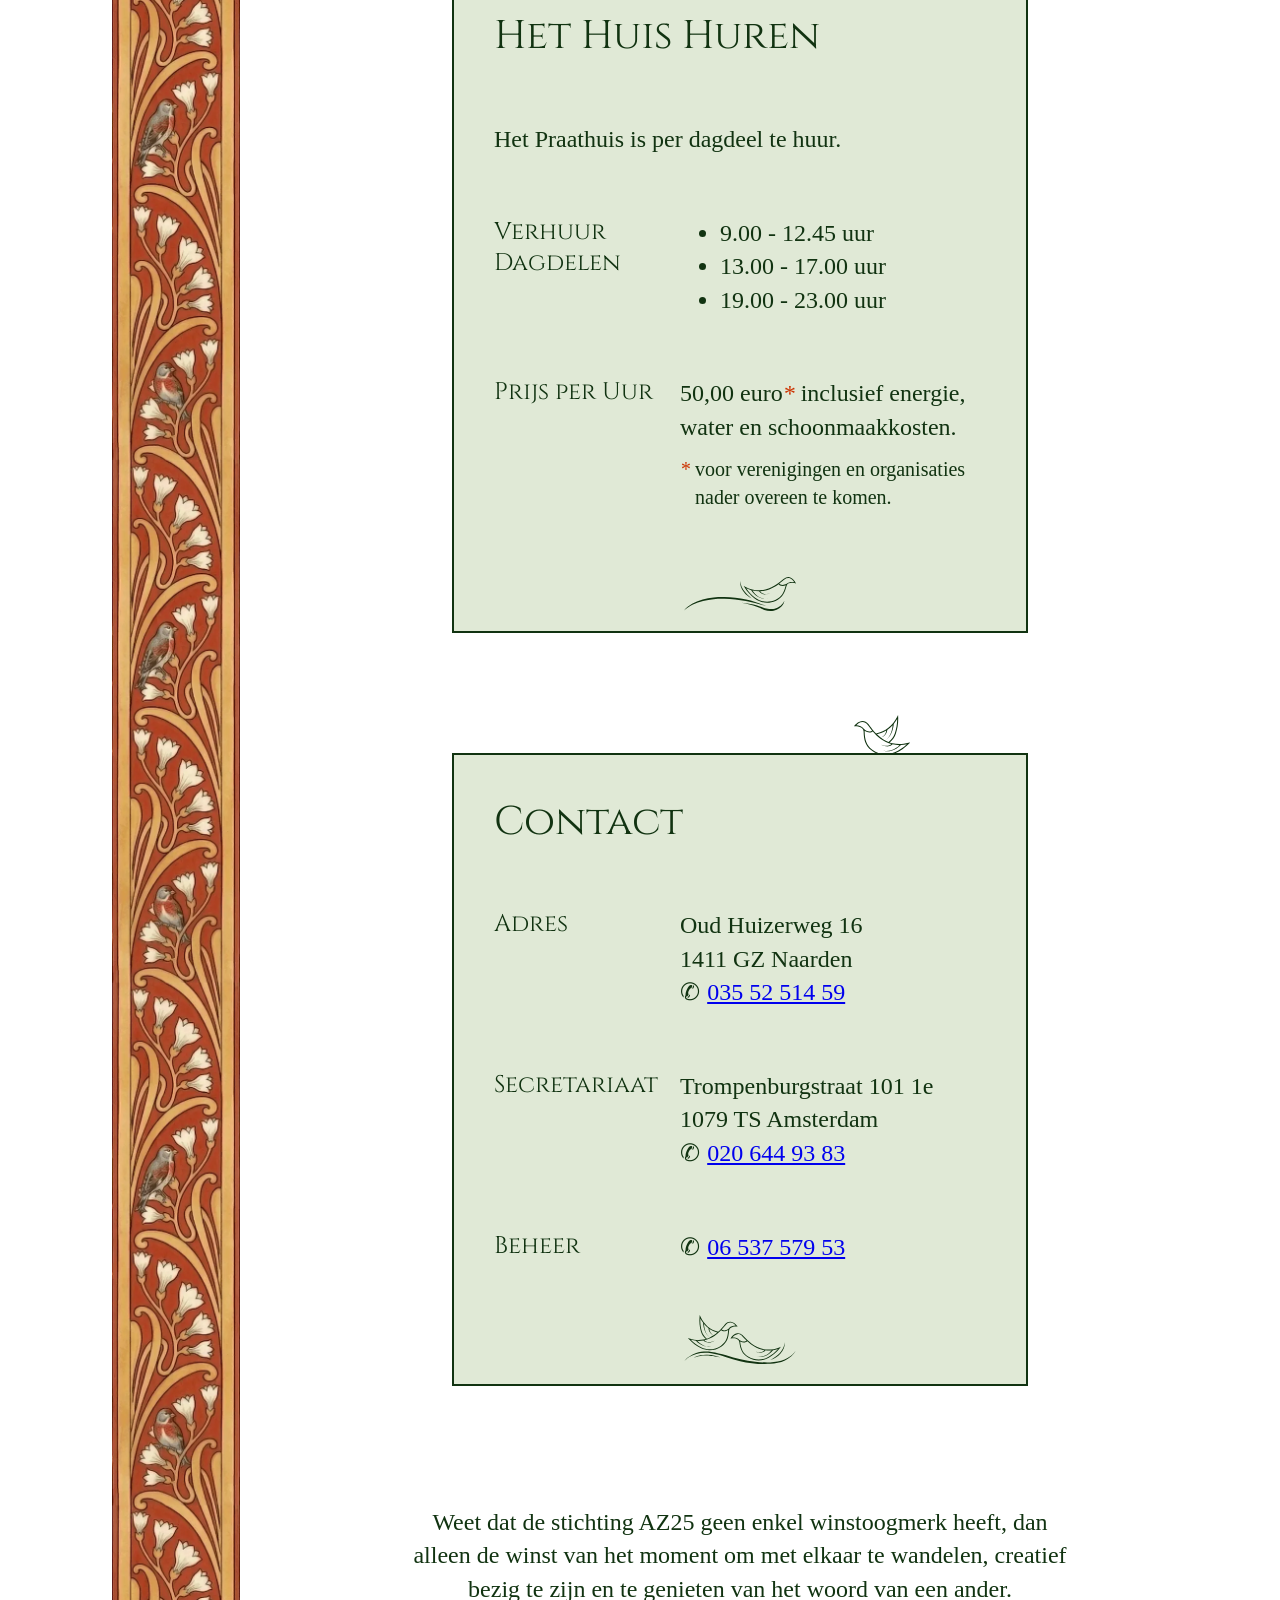
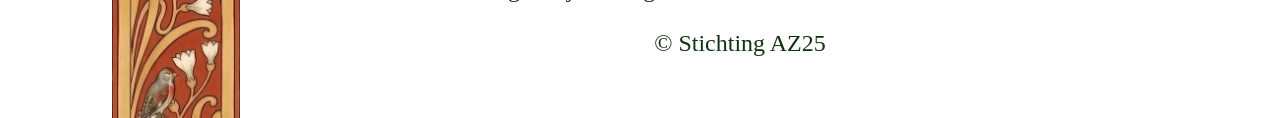
==== commit 9b93879e: "perf" ====
--- a/index.html
+++ b/index.html
@@ -12,6 +12,9 @@
   
   <meta name="viewport" content="width=device-width, initial-scale=1.0">
   
+  <link rel="preload" href="fonts/Amarante-Regular.ttf" as="font" type="font/truetype" crossorigin>
+  <link rel="preload" href="fonts/Cinzel-VariableFont_wght.ttf" as="font" type="font/truetype" crossorigin>
+
   <link rel="stylesheet" href="style/style2026april26.css">
 
   <link rel="shortcut icon" href="/favicon.ico">
@@ -36,8 +39,6 @@
   <main>
     <section id="huis" class="block block--small-only vogel">
       <h2>Het Huis</h2>
-
-media="(width >= 600px)"
 
       <picture>
         <source 
@@ -50,7 +51,7 @@
         />
         <source 
           srcset="
-            images/img-huis-1.webp"
+            images/img-huis-s.webp"
           type="image/webp"
         />
         <img src="images/img-huis.png" alt="het huis" width="1090" height="605" fetchpriority="high">
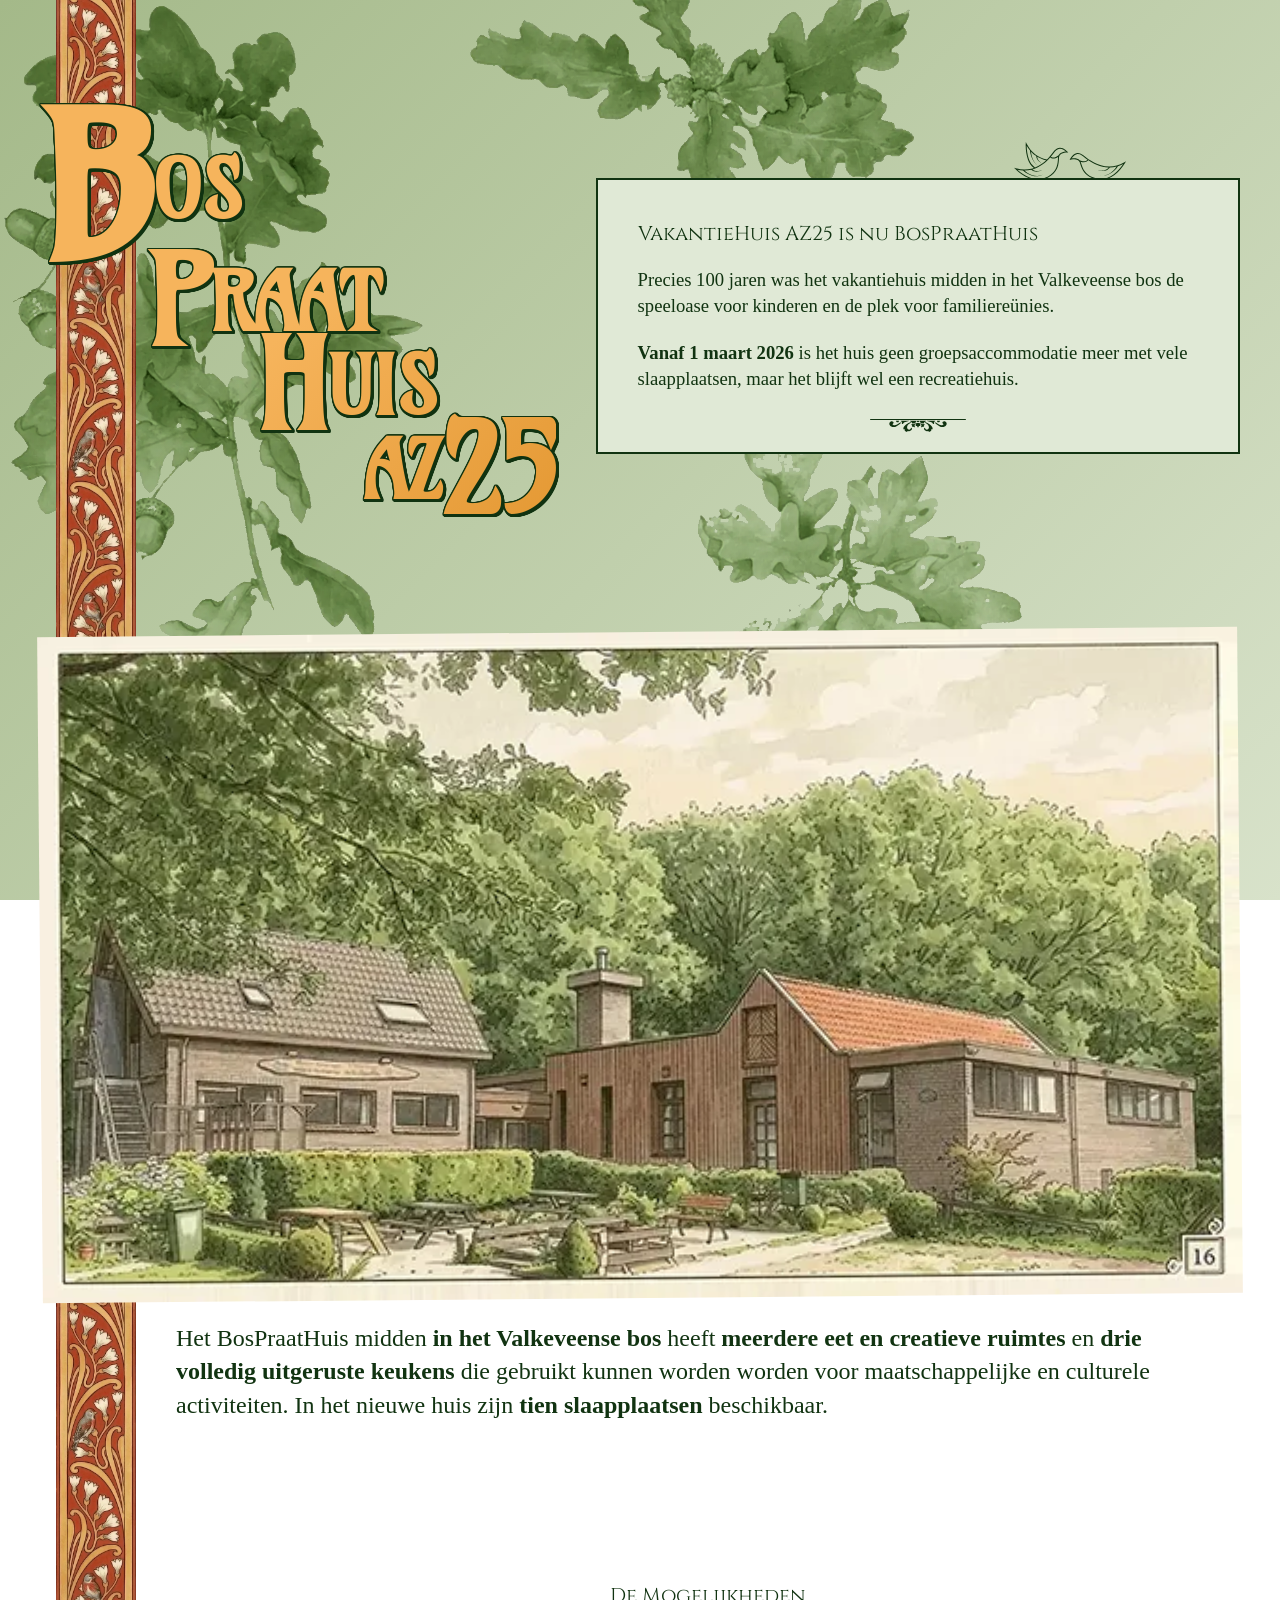
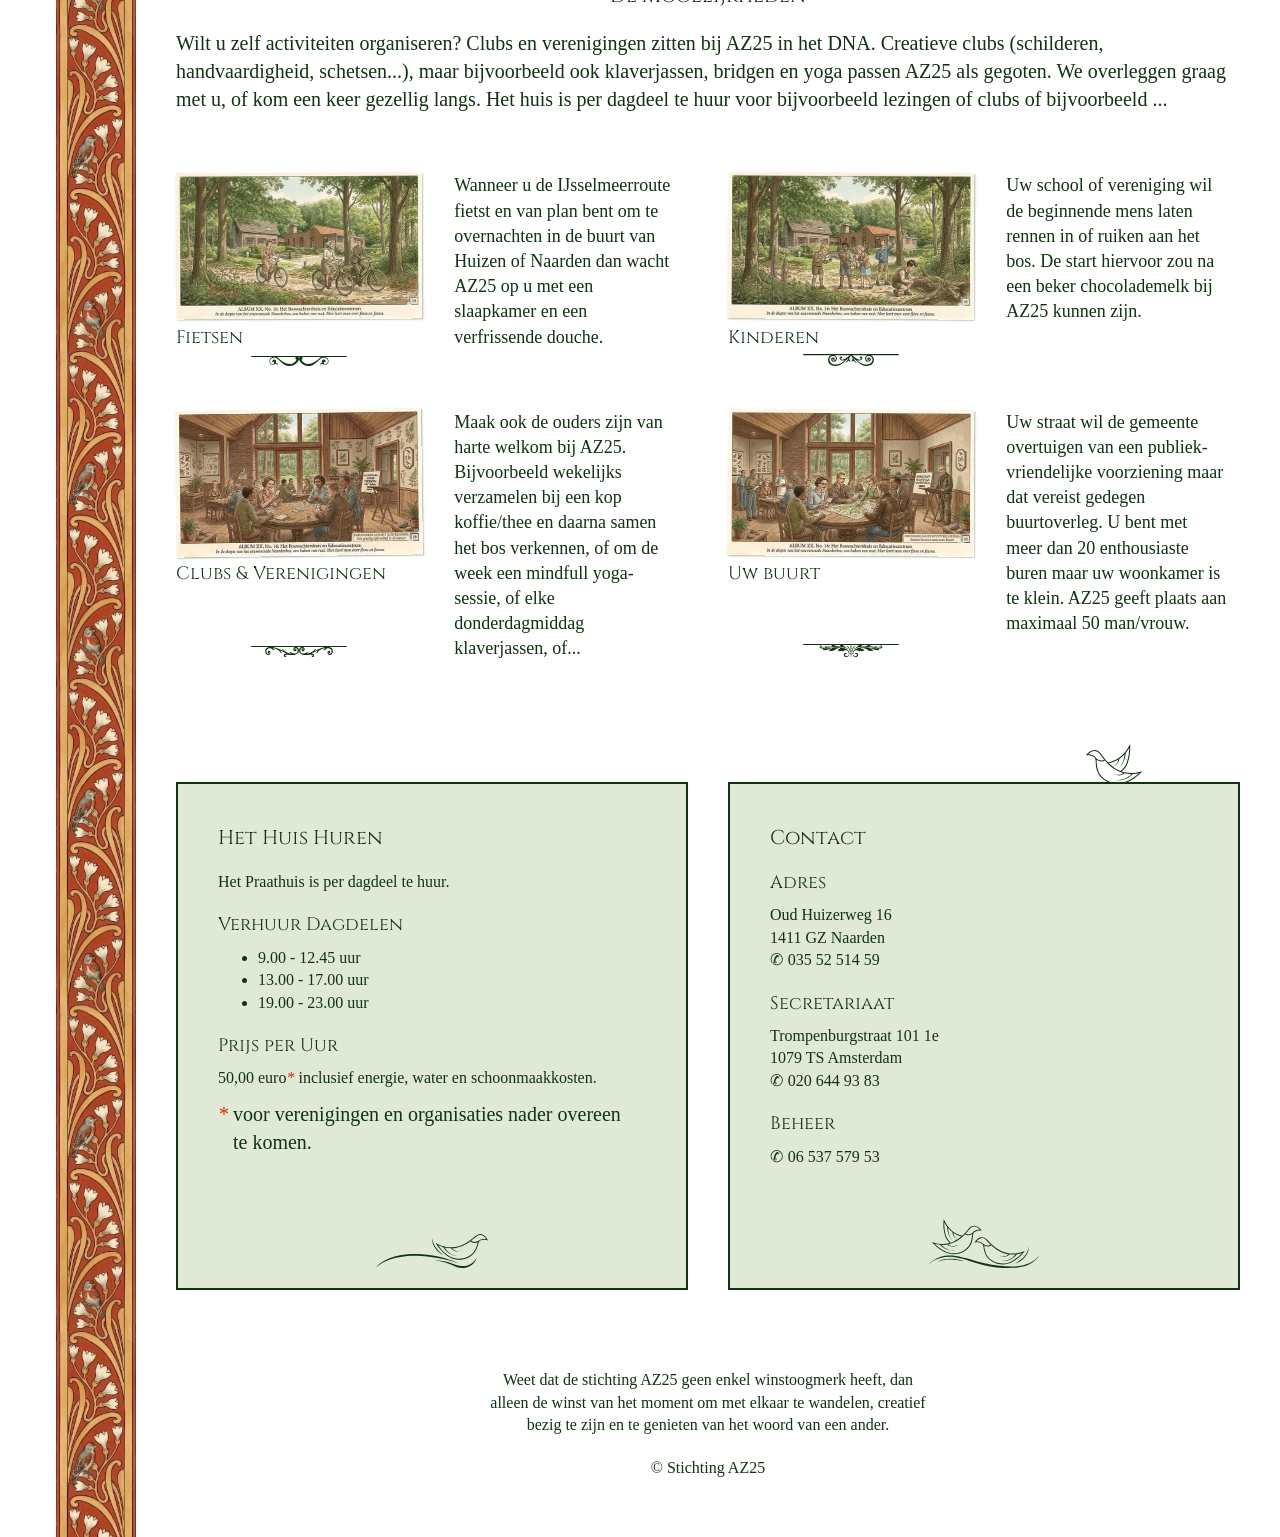
==== commit 73e6b8af: "bugje" ====
--- a/index.html
+++ b/index.html
@@ -15,7 +15,8 @@
   <link rel="preload" href="fonts/Amarante-Regular.ttf" as="font" type="font/truetype" crossorigin>
   <link rel="preload" href="fonts/Cinzel-VariableFont_wght.ttf" as="font" type="font/truetype" crossorigin>
 
-  <link rel="stylesheet" href="style/style2026april26.css">
+  <link rel="stylesheet" href="style/style2026april27.css">
+  <link rel="stylesheet" href="style/print2026april27.css">
 
   <link rel="shortcut icon" href="/favicon.ico">
 </head>
@@ -38,9 +39,15 @@
 
   <main>
     <section id="huis" class="block block--small-only vogel">
-      <h2>Het Huis</h2>
+      <h2 class="noprint">Het Huis</h2>
 
       <picture>
+        <source 
+          srcset=" 
+            images/img-huis-2.webp 2x" 
+          type="image/webp"
+          media="print"
+        />
         <source 
           srcset="
             images/img-huis-1.webp, 
@@ -58,7 +65,7 @@
       </picture>
 
       <p>Het BosPraatHuis midden <strong>in het Valkeveense bos</strong> heeft <strong>meerdere eet en creatieve ruimtes</strong> en <strong>drie volledig uitgeruste keukens</strong> die gebruikt kunnen worden worden voor maatschappelijke en culturele activiteiten. In het nieuwe huis zijn <strong>tien slaapplaatsen</strong> beschikbaar.</p>
-      <p>Neem <a href="#contact">contact</a> met ons op voor de <a href="#huren">beschikbaarheid</a>, <a href="#huren">prijzen</a> en <a href="#mogelijkheden">mogelijkheden</a>.</p>
+      <p class="noprint">Neem <a href="#contact">contact</a> met ons op voor de <a href="#huren">beschikbaarheid</a>, <a href="#huren">prijzen</a> en <a href="#mogelijkheden">mogelijkheden</a>.</p>
     </section>
 
     <section id="mogelijkheden" class="block block--small-only">
@@ -71,6 +78,12 @@
           <picture>
             <source 
               srcset="
+                images/img-fietsen-2.webp 2x" 
+              type="image/webp"
+              media="print"
+            />
+            <source 
+              srcset="
                 images/img-fietsen-1.webp, 
                 images/img-fietsen-15.webp 1.5x, 
                 images/img-fietsen-2.webp 2x" 
@@ -94,6 +107,12 @@
           <picture>
             <source 
               srcset="
+                images/img-kinderen-2.webp 2x" 
+              type="image/webp"
+              media="print"
+            />
+            <source 
+              srcset="
                 images/img-kinderen-1.webp, 
                 images/img-kinderen-15.webp 1.5x, 
                 images/img-kinderen-2.webp 2x" 
@@ -117,6 +136,12 @@
           <picture>
             <source 
               srcset="
+                images/img-clubs-2.webp 2x" 
+              type="image/webp"
+              media="print"
+            />
+            <source 
+              srcset="
                 images/img-clubs-1.webp, 
                 images/img-clubs-15.webp 1.5x, 
                 images/img-clubs-2.webp 2x" 
@@ -140,9 +165,15 @@
           <picture>
             <source 
               srcset="
+                images/img-buurt-2.webp 2x"
+              type="image/webp"
+              media="print"
+            />
+            <source 
+              srcset="
                 images/img-buurt-1.webp, 
-                images/img-clubs-15.webp 1.5x, 
-                images/img-clubs-2.webp 2x"
+                images/img-buurt-15.webp 1.5x, 
+                images/img-buurt-2.webp 2x"
               type="image/webp"
               media="(width > 430px)"
             />
@@ -160,7 +191,6 @@
     </section>
 
     <section id="huren" class="block ornament">
-			<!-- <div> -->
 				<h2>Het Huis Huren</h2>
 			
 				<p>Het Praathuis is per dagdeel te huur.</p>
@@ -179,11 +209,9 @@
 					<p>50,00 euro<em>*</em> inclusief energie, water en schoonmaakkosten.</p>
 					<p class="nb"><em>*</em> voor verenigingen en organisaties nader overeen te komen.</p>
 				</div>
-			<!-- </div> -->
     </section>
 
     <section id="contact" class="block ornament vogel">
-			<!-- <div> -->
 				<h2>Contact</h2>
 	
 				<div>
@@ -204,7 +232,6 @@
 					<h3>Beheer</h3>
 					<p>✆ <a href="tel:0653757953">06 537 579 53</a></p>
 				</div>
-			<!-- </div> -->
     </section>
 
 		<section id="service" class="block block--small-only ornament">
--- a/style/style2026april27.css
+++ b/style/style2026april27.css
@@ -0,0 +1,725 @@
+@font-face {
+  font-family:amarante;
+  src:url("../fonts/Amarante-Regular.ttf");
+	font-display:swap;
+}
+
+@font-face {
+  font-family:cinzel;
+  src:url("../fonts/Cinzel-VariableFont_wght.ttf");
+	font-display:swap;
+}
+
+
+
+
+
+/***************/
+/* MARK: BASIS */
+/***************/
+
+*, *::before, *::after {
+  box-sizing: border-box;
+}
+
+
+html {
+  --ws:clamp(1.5rem, 1.0789rem + 2.1053vw, 2.5rem);
+  --ws-xs:calc(var(--ws) * .25);
+	--ws-s:calc(var(--ws) * .5);
+	--ws-m:calc(var(--ws) * 1.5);
+  --ws-l:calc(var(--ws) * 2);
+	--ws-xl:calc(var(--ws) * 3);
+
+  --color:#131;
+  --line:#131;
+  --shadow:#131;
+  --drop-shaodw:#0306;
+
+  --bg-gradient:linear-gradient(-45deg, #d8e2ca, #a4b989);
+  --h-gradient:linear-gradient(135deg, #f6b45c 50%, #e39731);
+
+  --bg-section:#e0e9d6;
+
+	--color-selection:#f9eedc;
+	--bg-selection:#06c;
+
+	--color-asterix:#c30;
+
+  color:var(--color);
+  font-family:garamond, serif;
+
+  scroll-padding-top:var(--ws);
+	@media (prefers-reduced-motion:no-preference) {
+    scroll-behavior:smooth;
+  }
+}
+
+h1 {
+	font-family:amarante;
+	font-size:clamp(2.2rem, 0.1789rem + 10.1053vw, 7rem);
+
+	line-height:.7;
+	letter-spacing:-.02em;
+  color:transparent;
+
+  background-image:var(--h-gradient);
+  background-clip:text;
+
+	--f: max(.01em, 1px);
+	--fn: calc(var(--f) * -1);
+
+  filter:
+    drop-shadow( var(--fn) var(--fn) var(--shadow))
+    drop-shadow( 0         var(--f)  var(--shadow))
+    drop-shadow( var(--f)  0         var(--shadow))
+    drop-shadow( 0         var(--f)  var(--shadow))
+    drop-shadow( var(--f)  0         var(--shadow))
+    drop-shadow( 0         var(--f)  var(--shadow))
+    drop-shadow( var(--f)  0         var(--shadow));
+}
+
+h2 {
+  font-family:cinzel, serif;
+  font-size:clamp(1.5rem, 1.0789rem + 2.1053vw, 2.5rem);
+  font-weight:400;
+	margin:0;
+}
+
+h3 {
+  font-family:cinzel, serif;
+	font-size: clamp(1.125rem, 0.9671rem + 0.7895vw, 1.5rem);
+  line-height:1.3;
+  font-weight:400;
+	margin:0;
+}
+
+ul {
+	margin:0;
+}
+
+p, li { 
+  font-size: clamp(1.125rem, 0.9671rem + 0.7895vw, 1.5rem);
+  line-height:1.4;
+}
+
+p {
+	margin:0;
+
+	&.intro {
+		font-size: clamp(1.25rem, 1.0395rem + 1.0526vw, 1.75rem);
+	}
+}
+
+img {
+  max-width:100%;
+	height:auto;
+}
+
+a {
+  padding-inline:.05em;
+  border-radius:.2em;
+
+  &:focus {
+    outline:solid 2px currentcolor;
+    outline-offset:.1em;
+    text-decoration:none;
+  }
+}
+
+::selection {
+	color:var(--color-selection);
+	background-color:var(--bg-selection);
+}
+
+/* COMPONENTS */
+
+.block {
+	position: relative;
+
+	padding:var(--ws);
+
+	display:grid;
+	gap:var(--ws-s);
+
+	border:solid 2px currentColor;
+  background-color:var(--bg-section);
+
+	@supports (corner-shape:scoop) {
+		border-radius:var(--ws-s);
+		corner-shape:scoop;
+	}
+
+	@media (width > 48em) {
+		&.block--small-only {
+			padding:0;
+			background:none;
+			border:none;
+				}
+	}
+}
+
+.ornament {
+	padding-block-end:var( --ws-l);
+
+	background-image:var(--ornament-image, url("../images/divider.svg"));
+  background-size: 6rem auto;
+  background-position: center calc(100% - var(--ws-s));
+  background-repeat:no-repeat;
+}
+
+.vogel {
+	&::after {
+		content:"";
+		position:absolute;
+		inset-block-end:100%;
+		inset-inline-start:var(--vogel-inset,40%);
+
+		inline-size:var(--vogel-size, clamp(5rem, 20vw, 7rem));
+		aspect-ratio: var(--vogel-ratio, 2213789/761143);
+
+		background-image: var(--vogel-image, url("../images/birds1.svg"));
+		background-size:cover;
+	}
+
+	@media (width > 48em) {
+		&.block--small-only::after {
+			content:unset;
+		}
+	}
+}
+
+
+
+
+
+
+
+
+
+
+
+/**************/
+/* MARK: BODY */
+/**************/
+
+html {
+	background-image:
+		url("../images/eiken.png"),
+		var(--bg-gradient);
+
+	background-image:
+		image-set(
+			url("../images/eiken.webp") type("image/webp"),
+			url("../images/eiken.png") type("image/png")
+		),
+		var(--bg-gradient);
+
+		
+
+	background-size:
+    clamp(32em, 80vw, 64em) auto, 
+    100dvw 100dvh;
+	background-repeat:
+		no-repeat,
+    no-repeat;
+	background-position:
+		max(0px, calc(40% - 25em)) top,
+		left top;
+	background-attachment:
+    scroll,
+		fixed;
+	background-blend-mode:multiply;
+
+	display:grid;
+	grid-template-columns:
+		minmax(0,2fr)
+		min(100%, 120em)
+		minmax(0,3fr);
+
+	@supports(-webkit-touch-callout: none) {
+		background-size:
+    	clamp(32em, 80vw, 64em) auto, 
+    	cover;
+		background-attachment:
+			scroll,
+			scroll;
+	}
+}
+
+body {
+	grid-column:2;
+
+  min-height:100dvh;
+  margin:0;
+
+  background-image:
+     url("../images/bg.png");
+
+	background-image:
+		image-set(
+			url("../images/bg.webp") type("image/webp"),
+			url("../images/bg.png") type("image/png")
+		);
+
+  background-size:
+    clamp(4rem, 1.1429rem + 14.2857vw, 8rem) auto;
+  background-repeat:
+    repeat-y;
+  background-position:
+      clamp(2rem, -1.5714rem + 17.8571vw, 7rem) top;
+}
+
+
+
+
+
+/****************/
+/* MARK: HEADER */
+/****************/
+
+header {
+  padding:var(--ws);
+
+	@media (width > 48em) {
+		padding-inline-end:var(--ws-l);
+	}
+	
+	@media (width > 68em) {
+    padding-block:var(--ws-xl);
+		
+		
+    gap:var(--ws-l);
+    align-items:center;
+
+		display:grid;
+		grid-template-columns:minmax(30rem, 1fr) 1fr;
+  }
+
+	@media (width > 92em) {
+		display:flex;
+	}
+}
+
+/* MARK: TITLE */
+
+h1 {
+	max-inline-size:68rem;
+  margin:0;
+  padding-block:var(--ws-l);
+
+  display:grid;
+	grid-template-columns:auto auto 1fr;
+	align-items:center;
+
+	span {
+		display:flex;
+		align-items:center;
+	}
+
+  span:nth-of-type(1) {
+		em {
+			font-size:2.5em;
+    	font-style:normal;
+		}
+	}
+	
+	span:nth-of-type(n + 2) {
+		 em {
+      font-size:1.5em;
+			font-style:normal;
+    }
+	}
+	
+	span:nth-of-type(4) {
+		grid-column:1/-1;
+    justify-self:end;
+  }
+
+	@media (width > 68em) {
+		padding-block:var(--ws);
+		
+		grid-template-columns:1fr 1fr 1fr 1fr;
+
+		span:nth-of-type(1) {
+			grid-column:1/-1;
+		}
+		
+		span:nth-of-type(2) {
+			grid-column:2/-1;
+		}
+
+		span:nth-of-type(3) {
+			grid-column:3/-1;
+		}
+
+		span:nth-of-type(4) {
+			grid-column:4/-1;
+			justify-self:start;
+		}
+	}
+
+	@media (width > 92em) {
+		padding-block:var(--ws-l);
+
+		grid-template-columns:auto auto 1fr;
+
+		span:nth-of-type(n - 3) {
+			grid-column:unset;
+		}
+
+		span:nth-of-type(4) {
+			grid-column:1/-1;
+			justify-self:end;
+			padding-inline-end:1em;
+		}
+	}
+}
+
+/* MARK: INTRO */
+
+header section {
+	--vogel-image:url("../images/birds3.svg");
+
+  max-inline-size:56em;
+
+  @media (width > 48em) {
+		--vogel-inset:15%;
+    margin-inline-start:15em;
+  }
+
+  @media (width > 68em) {
+		--vogel-inset:55%;
+    max-inline-size:43em;
+    margin-inline-start:0;
+  } 
+}
+
+
+
+
+
+/**************/
+/* MARK: MAIN */
+/**************/
+
+main {
+  max-inline-size:120em;
+  padding:var(--ws);
+
+  display:grid;
+  row-gap:var(--ws-l);
+
+  @media (width > 48em) {
+    padding-inline-start:calc(15em + var(--ws));
+		padding-inline-end:var(--ws-l);
+		row-gap:var(--ws-xl);
+  }
+
+  @media (width > 80em) {
+    grid-template-columns:
+			minmax(0, 1fr)
+			min( (100% - var(--ws-l) ) * .5, 36em)
+			var(--ws-l)
+			min( (100% - var(--ws-l) ) * .5, 36em)
+			minmax(0, 1fr);
+  }
+
+  &:has(#p404) {
+		min-height:100%;
+    align-content: safe center;
+		
+		@media (width > 48em) {
+			row-gap:var(--ws-l);
+		}
+  }
+}
+
+
+
+
+
+/******************/
+/* MARK: HET HUIS */
+/******************/
+
+#huis {
+	--vogel-image: url("../images/birds5.svg");
+	--vogel-ratio: 1072402/647803;
+	--vogel-inset:70%;
+	--vogel-size:clamp(2.5rem, 10vw, 3.5rem);
+
+	position: relative;
+	grid-column:1/-1;
+
+  @media (width > 72em) {
+    grid-template-columns:1fr min(40%, 27em);
+    grid-template-rows:auto auto 1fr;
+    column-gap:var(--ws);
+  }
+}
+
+#huis h2 {
+  text-align:center;
+}
+
+#huis p {
+  @media (width > 72em) {
+
+    &:nth-of-type(1) {
+      grid-area:2/2;
+      margin:0;
+    }
+
+    &:nth-of-type(2) {
+      grid-area:3/2;
+    }
+    
+  }
+}
+
+#huis picture {
+	@media (width > 72em) {
+    grid-area:2/1/4;
+  }
+}
+
+#huis img {
+  inline-size:100%;
+
+  box-shadow:.05em .05em .1em var(--drop-shadow);
+  rotate:-.5deg;
+}
+
+
+
+
+
+/***********************/
+/* MARK: MOGELIJKHEDEN */
+/***********************/
+
+#mogelijkheden {
+  @media (width > 80em) {
+      grid-column:2/-2;
+  }
+}
+
+#mogelijkheden h2 {
+  text-align:center;
+}
+
+#mogelijkheden > p {
+  max-inline-size:33em;
+
+  @media (width > 72em) {
+   margin-inline:auto;
+   text-align:center;
+  }
+} 
+
+#mogelijkheden ul {
+  margin:0;
+  padding:var(--ws) 0;
+  list-style-type:"";
+
+  display:grid;
+	gap:var(--ws-l);
+
+  @media (width > 72em) {
+    grid-template-columns:1fr 1fr;
+  }
+}
+
+#mogelijkheden li {
+  display:flex;
+  flex-direction:column;
+	gap:var(--ws-s);
+}
+
+#mogelijkheden h3 {
+
+  padding-block-end:var(--ws-s);
+	background-image:var(--calli-image, url("../images/calli6.svg"));
+  background-size: 6rem auto;
+  background-position: center calc(100% - .25rem);
+  background-repeat:no-repeat;
+
+  text-align:center;
+
+  li:nth-of-type(4n + 2) & {
+   --calli-image:url("../images/calli2.svg");
+  }
+
+  li:nth-of-type(4n + 3) & {
+    --calli-image:url("../images/calli3.svg");
+  }
+
+  li:nth-of-type(4n + 4) & {
+    --calli-image:url("../images/calli4.svg");
+  }
+}
+
+#mogelijkheden picture {
+	margin-inline:auto;
+}
+
+#mogelijkheden img {
+  order:-1;
+  width:100%;
+  max-inline-size:40rem;
+  
+
+  box-shadow:.05em .05em .1em var(--drop-shaodw);
+  
+	rotate:var(--r,-.25deg);
+
+  li:nth-of-type(4n + 2) & {
+    --r:.33deg;
+  }
+
+  li:nth-of-type(4n + 3) & {
+    --r:-.75deg;
+  }
+
+  li:nth-of-type(4n + 4) & {
+    --r:.33deg;
+  }
+}
+
+#mogelijkheden li p {
+	text-align:center;
+	padding-inline:min(5%, var(--ws));
+	max-inline-size:26em;
+	margin-inline:auto;
+}
+
+
+
+
+
+/*******************************/
+/* MARK: HUREN & CONTACT & 404 */
+/*******************************/
+
+#huren,
+#contact,
+#p404 {
+	container-type:inline-size;
+	inline-size:100%;
+	padding-block-end:var(--ws-xl);
+	
+	justify-self:center;
+	align-content:start;
+	gap:var(--ws-m);
+
+	background-size:clamp(5em, 20vw, 7em) auto;
+
+	@media (width > 48em) {
+		inline-size:min(100%, 36em);
+	}
+
+	div {
+		display:grid;
+		gap:var(--ws-xs);
+	}
+
+	@container (width > 28em) {
+		div {
+			grid-template-columns:11em 1fr;
+		}
+	}
+}
+
+
+
+
+
+/***************/
+/* MARK: HUREN */
+/***************/
+
+#huren {
+	--ornament-image:url("../images/birds1.svg");
+
+  @media (width > 80em) {
+    grid-column-start:2;
+  }
+}
+
+#huren em {
+  color:var(--color-asterix);
+}
+
+#huren .nb {
+	display:flex;
+	gap:.25em;
+	font-size: clamp(1rem, 0.8947rem + 0.5263vw, 1.25rem);
+	
+	@container (width > 28em) {
+		grid-column-start:2;
+	}
+}
+
+
+
+
+
+/*****************/
+/* MARK: CONTACT */
+/*****************/
+
+#contact {
+	--vogel-image: url("../images/birds4.svg");
+	--vogel-ratio: 1072392/761143;
+	--vogel-inset:70%;
+	--vogel-size:clamp(2.5rem, 10vw, 3.5rem);
+
+	--ornament-image:url("../images/birds2.svg");
+
+	@media (width > 80em) {
+    grid-column-start:4;
+  }
+}
+
+
+
+
+
+/*************/
+/* MARK: 404 */
+/*************/
+
+#p404 {
+	--ornament-image:url("../images/birds1.svg");
+
+  gap:var(--ws-xs);
+
+  @media (width > 80em) {
+    grid-column-start:2;
+  }
+}
+
+
+
+
+
+
+/*****************/
+/* MARK: SERVICE */
+/*****************/
+
+#service {
+	@media (width > 80em) {
+		grid-column:2/-2;    
+  }
+}
+
+#service p {
+  max-width:28em;
+
+  @media (width > 48em) {
+		margin-inline:auto;
+		text-align:center;
+  }
+}
--- a/style/print2026april27.css
+++ b/style/print2026april27.css
@@ -0,0 +1,415 @@
+/* @media print { */
+  .noprint {
+    position:absolute;
+    left:-9999em;
+    display:none;
+  }
+
+  @page {
+    size: A4 portrait;
+    margin: 1cm;
+  }
+
+
+
+
+  
+  /***************/
+  /* MARK: BASIS */
+  /***************/
+
+  h1 {
+    font-size:60pt;
+  }
+
+  h2 {
+    font-family:cinzel, serif;
+    font-size:15pt;
+  }
+
+  h3 {
+    font-size:1.125rem;
+  }
+
+  p, li { 
+    font-size:12pt;
+    text-wrap:pretty;
+  }
+
+  p.intro {
+    font-size:14pt;
+  }
+
+  a {
+    text-decoration:none;
+    color:inherit;
+  }
+
+  /* COMPONENTS */
+
+  .block.block--small-only {
+    padding:0;
+    background:none;
+    border:none;
+  }
+
+  .ornament {
+	  padding-block-end:var( --ws-m);
+  }
+
+  .vogel.block--small-only::after {
+    content:unset;
+  }
+
+
+
+
+
+  /**************/
+  /* MARK: BODY */
+  /**************/
+
+  html {
+    background-repeat:
+      no-repeat,
+      repeat;
+  }
+
+  body {
+    background-size:5em auto;
+    background-position:3.5em top;
+  }
+
+
+
+
+
+  /****************/
+  /* MARK: HEADER */
+  /****************/
+
+  header {
+    padding-block:var(--ws-l) var(--ws-s);
+    padding-inline-end:var(--ws);
+
+    gap:var(--ws);
+    align-items:center;
+
+    display:grid;
+    grid-template-columns:4fr 5fr;
+  }
+
+  /* MARK: TITLE */
+
+  h1 {
+    padding-block:var(--ws);
+    
+    grid-template-columns:1fr 1fr 1fr 1fr;
+
+    span:nth-of-type(1) {
+      grid-column:1/-1;
+    }
+    
+    span:nth-of-type(2) {
+      grid-column:2/-1;
+    }
+
+    span:nth-of-type(3) {
+      grid-column:3/-1;
+    }
+
+    span:nth-of-type(4) {
+      grid-column:4/-1;
+      justify-self:start;
+    }
+  }
+
+  header section {
+    --vogel-inset:65%;
+
+     margin-inline-start:0;
+  }
+
+
+
+
+
+  /**************/
+  /* MARK: MAIN */
+  /**************/
+
+  main {
+    padding-inline-start:calc(8.5em + var(--ws));
+    padding-inline-end:var(--ws);
+    row-gap:var(--ws-l);
+
+    grid-template-columns:
+      minmax(0, 1fr)
+      min( (100% - var(--ws) ) * .5, 36em)
+      var(--ws)
+      min( (100% - var(--ws) ) * .5, 36em)
+      minmax(0, 1fr);
+  }
+
+
+
+
+
+  /******************/
+  /* MARK: HET HUIS */
+  /******************/
+
+  #huis {
+    /* order:-3; */
+
+    grid-template-columns:calc(8.5rem) 1fr var(--ws-l);
+    column-gap:0;
+
+    margin-inline-start:-8.5em;
+
+    break-after:page;
+  }
+  
+  #huis p:nth-of-type(1) {
+    grid-area:3/2;
+    margin:0;
+    font-size:1.5rem;
+  }
+
+  #huis picture {
+    grid-area:2/1/3/-1;
+  }
+
+
+
+
+
+  /***********************/
+  /* MARK: MOGELIJKHEDEN */
+  /***********************/
+
+  #mogelijkheden {
+    grid-column:2/-2;
+    padding-block-start:var(--ws-l);
+  }
+
+  #mogelijkheden p.intro {
+    max-inline-size:unset;
+    font-size:1.25rem;
+    margin-inline:unset;
+    text-align:start;
+  }
+
+  #mogelijkheden ul {
+    grid-template-columns:1fr 1fr;
+    gap:var(--ws);
+
+  }
+
+  #mogelijkheden li {
+    display:grid;
+    grid-template-columns:1fr 1fr;
+    grid-template-rows:max-content 1fr;
+    grid-template-areas:
+      "image tekst"
+      "titel tekst";
+    gap:0 var(--ws-s);
+  }
+
+  #mogelijkheden h3 {
+    grid-area:titel;
+
+    padding-block-end:var(--ws-s);
+    background-image:var(--calli-image, url("../images/calli6.svg"));
+    background-size: 6rem auto;
+    background-position: center calc(100% - .25rem);
+    background-repeat:no-repeat;
+
+    text-align:start;
+
+    li:nth-of-type(4n + 2) & {
+    --calli-image:url("../images/calli2.svg");
+    }
+
+    li:nth-of-type(4n + 3) & {
+      --calli-image:url("../images/calli3.svg");
+    }
+
+    li:nth-of-type(4n + 4) & {
+      --calli-image:url("../images/calli4.svg");
+    }
+  }
+
+  #mogelijkheden picture {
+    grid-area:image;
+    margin-inline:auto;
+  }
+
+  #mogelijkheden img {
+    order:-1;
+    width:100%;
+    max-inline-size:40rem;
+    
+
+    box-shadow:.05em .05em .1em var(--drop-shaodw);
+    
+    rotate:var(--r,-.25deg);
+
+    li:nth-of-type(4n + 2) & {
+      --r:.33deg;
+    }
+
+    li:nth-of-type(4n + 3) & {
+      --r:-.75deg;
+    }
+
+    li:nth-of-type(4n + 4) & {
+      --r:.33deg;
+    }
+  }
+
+  #mogelijkheden li p {
+    grid-area:tekst;
+
+    font-size:1.125rem;
+    text-align:start;
+    padding-inline:min(5%, var(--ws));
+    max-inline-size:26em;
+    margin-inline:auto;
+  }
+
+
+
+
+
+  /*******************************/
+  /* MARK: HUREN & CONTACT & 404 */
+  /*******************************/
+
+  #huren,
+  #contact,
+  #p404 {
+    container-type:inline-size;
+    inline-size:100%;
+    padding-block-end:var(--ws-xl);
+    
+    justify-self:center;
+    align-content:start;
+    gap:var(--ws-s);
+
+    background-size:clamp(5em, 20vw, 7em) auto;
+
+    @media (width > 48em) {
+      inline-size:min(100%, 36em);
+    }
+
+    div {
+      display:grid;
+      gap:var(--ws-xs);
+    }
+
+    @container (width > 28em) {
+      div {
+        grid-template-columns:11em 1fr;
+      }
+    }
+  }
+
+
+
+
+
+  /***************/
+  /* MARK: HUREN */
+  /***************/
+
+  #huren {
+    --ornament-image:url("../images/birds1.svg");
+
+    /* order:-2; */
+
+    /* @media (width > 80em) { */
+      grid-column-start:2;
+    /* } */
+  }
+
+  #huren em {
+    color:var(--color-asterix);
+  }
+
+  #huren .nb {
+    display:flex;
+    gap:.25em;
+    font-size: clamp(1rem, 0.8947rem + 0.5263vw, 1.25rem);
+    
+    @container (width > 28em) {
+      grid-column-start:2;
+    }
+  }
+
+
+
+
+
+  /*****************/
+  /* MARK: CONTACT */
+  /*****************/
+
+  #contact {
+    --vogel-image: url("../images/birds4.svg");
+    --vogel-ratio: 1072392/761143;
+    --vogel-inset:70%;
+    --vogel-size:clamp(2.5rem, 10vw, 3.5rem);
+
+    --ornament-image:url("../images/birds2.svg");
+
+    /* order:-1; */
+
+    /* @media (width > 80em) { */
+      grid-column-start:4;
+    /* } */
+  }
+
+
+
+
+
+  /*************/
+  /* MARK: 404 */
+  /*************/
+
+  #p404 {
+    --ornament-image:url("../images/birds1.svg");
+
+    gap:var(--ws-xs);
+
+    @media (width > 80em) {
+      grid-column-start:2;
+    }
+  }
+
+
+
+
+
+
+  /*****************/
+  /* MARK: SERVICE */
+  /*****************/
+
+  #service {
+    /* @media (width > 80em) { */
+      grid-column:2/-2;    
+    /* } */
+  }
+
+  #service p {
+    max-width:28em;
+
+    @media (width > 48em) {
+      margin-inline:auto;
+      text-align:center;
+    }
+  }
+
+/* } */
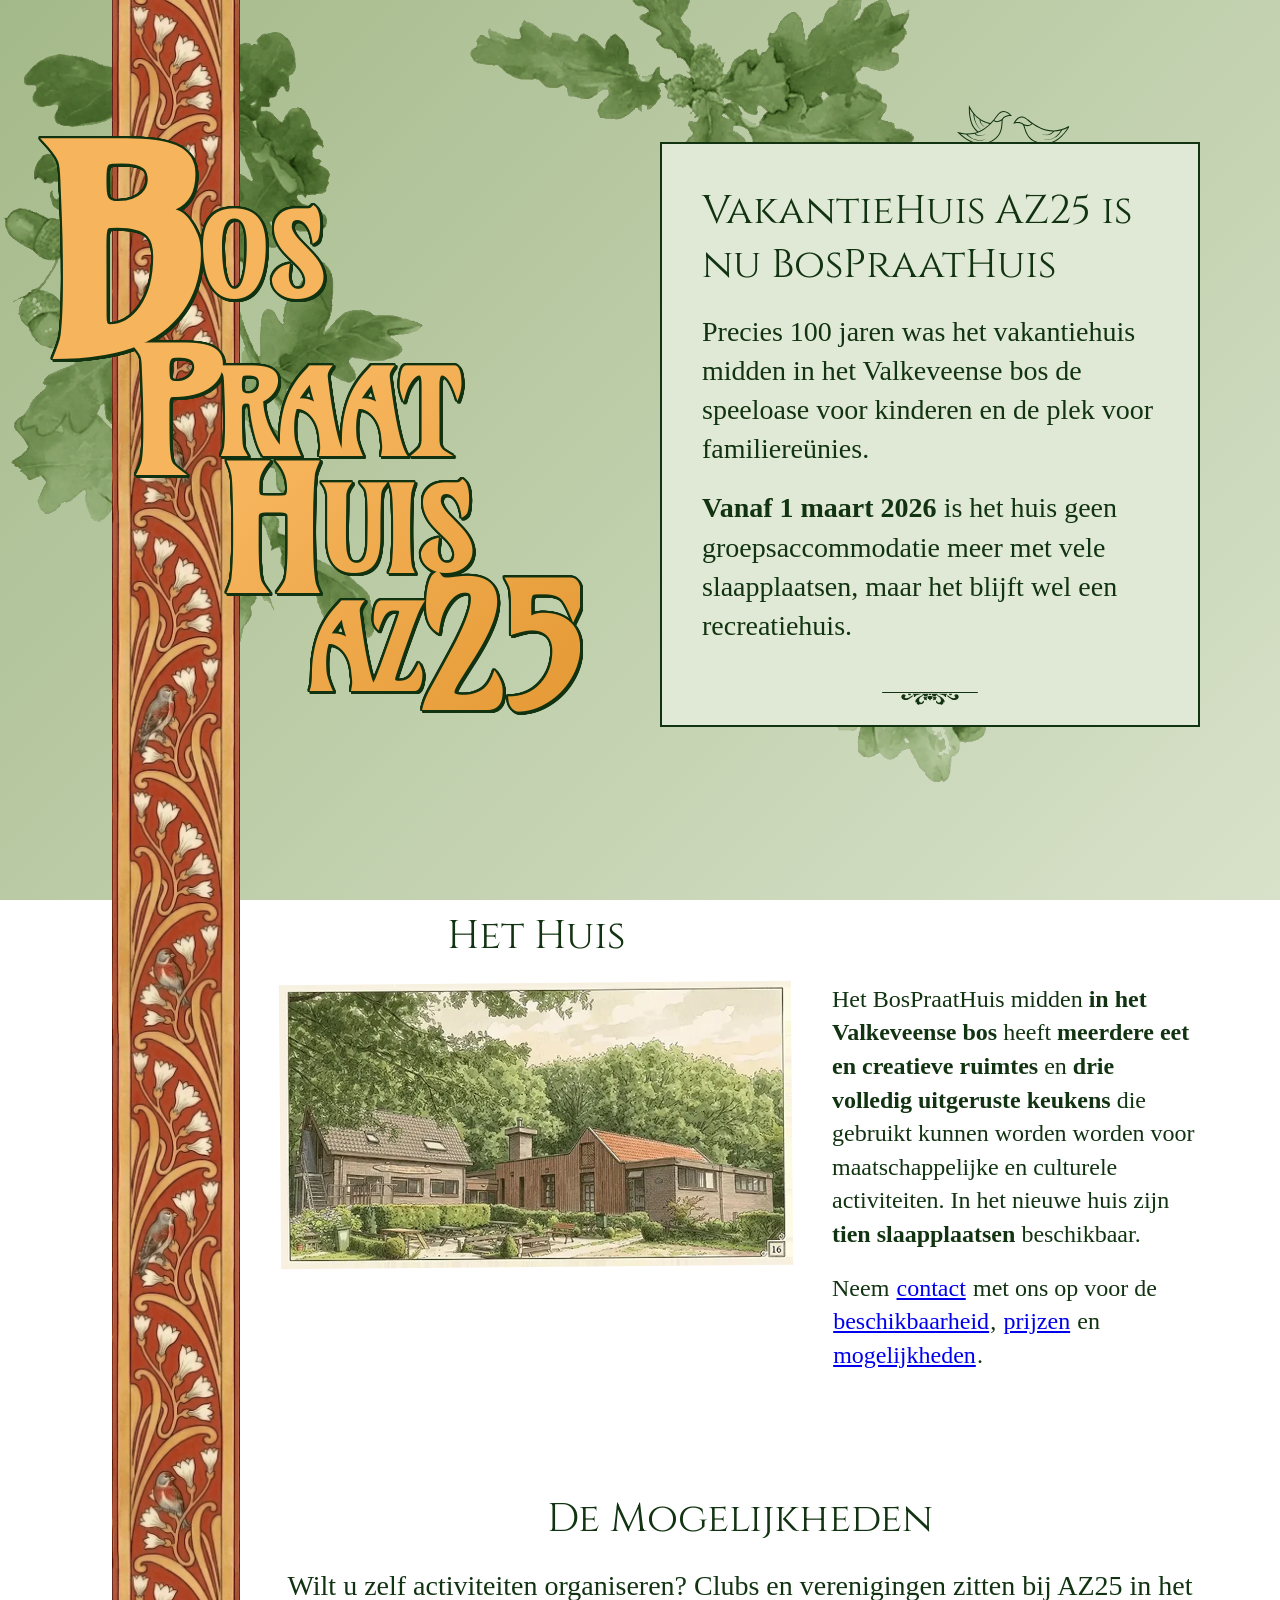
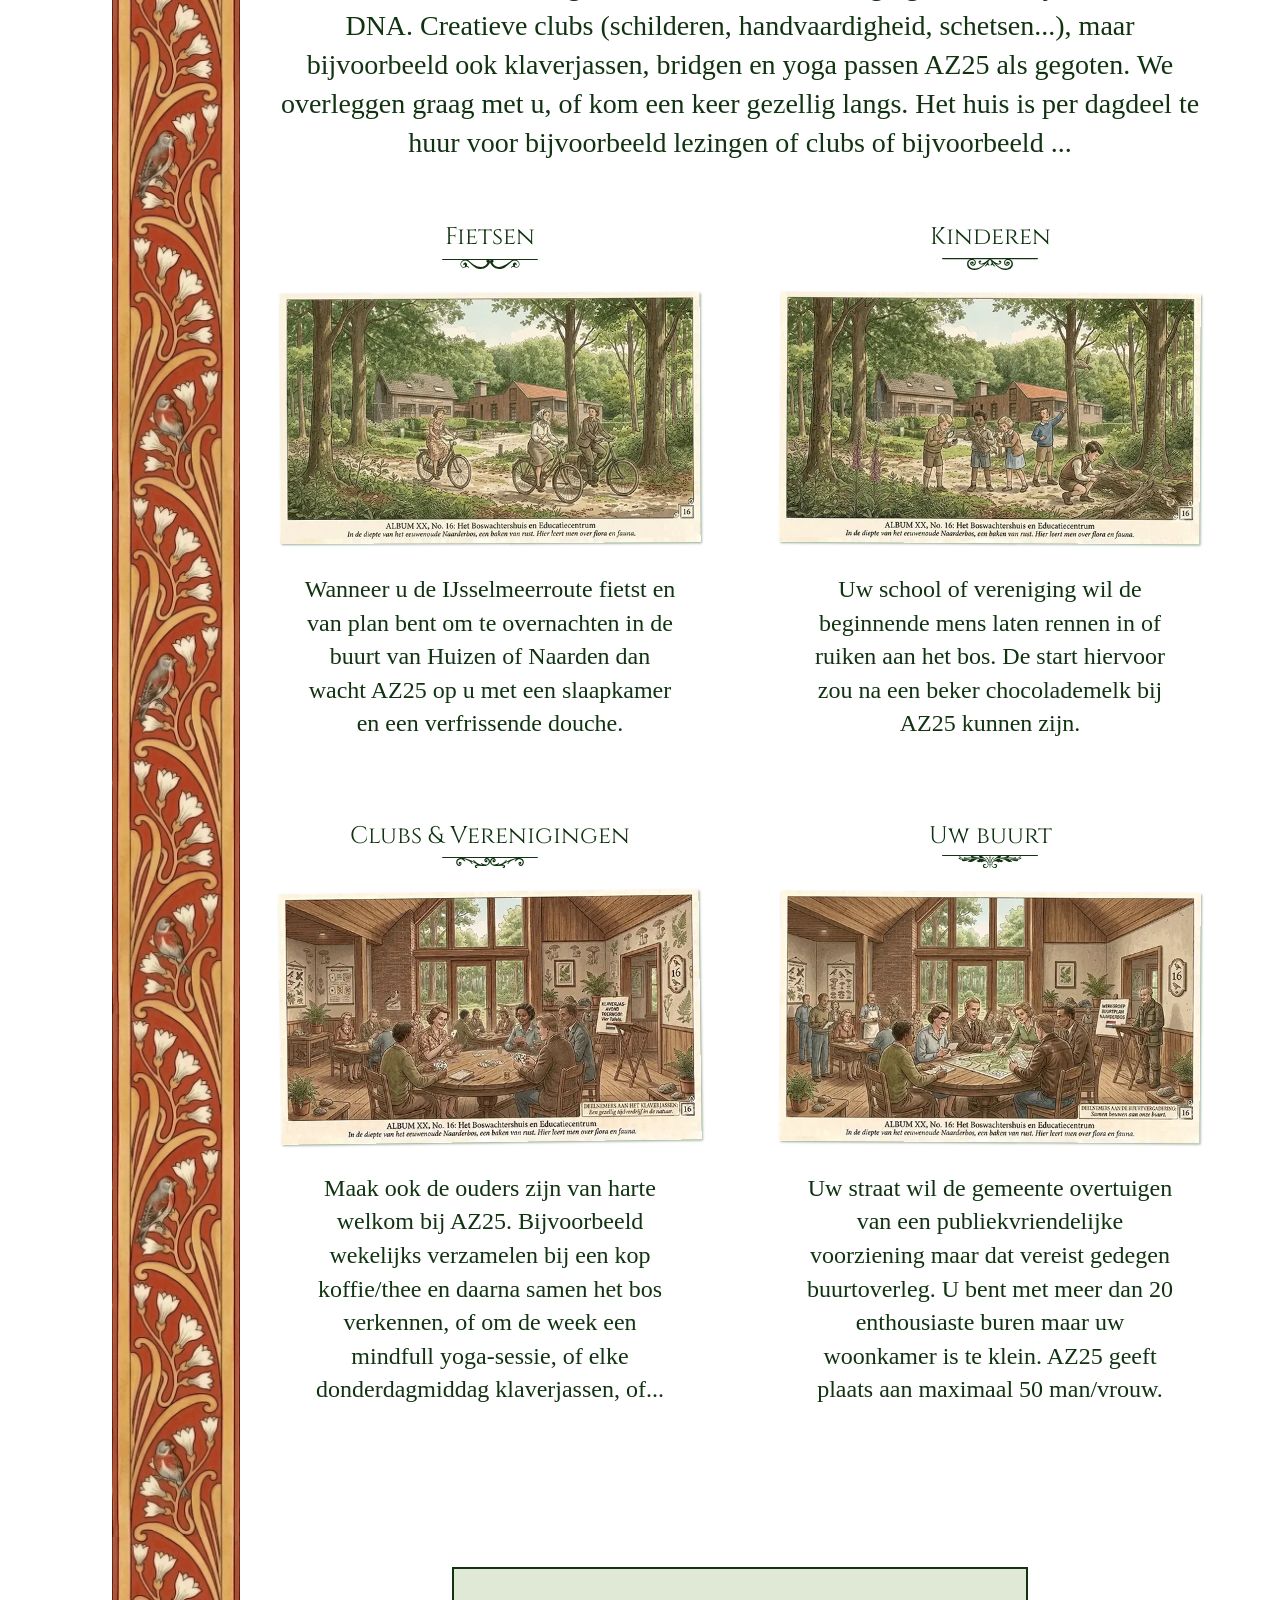
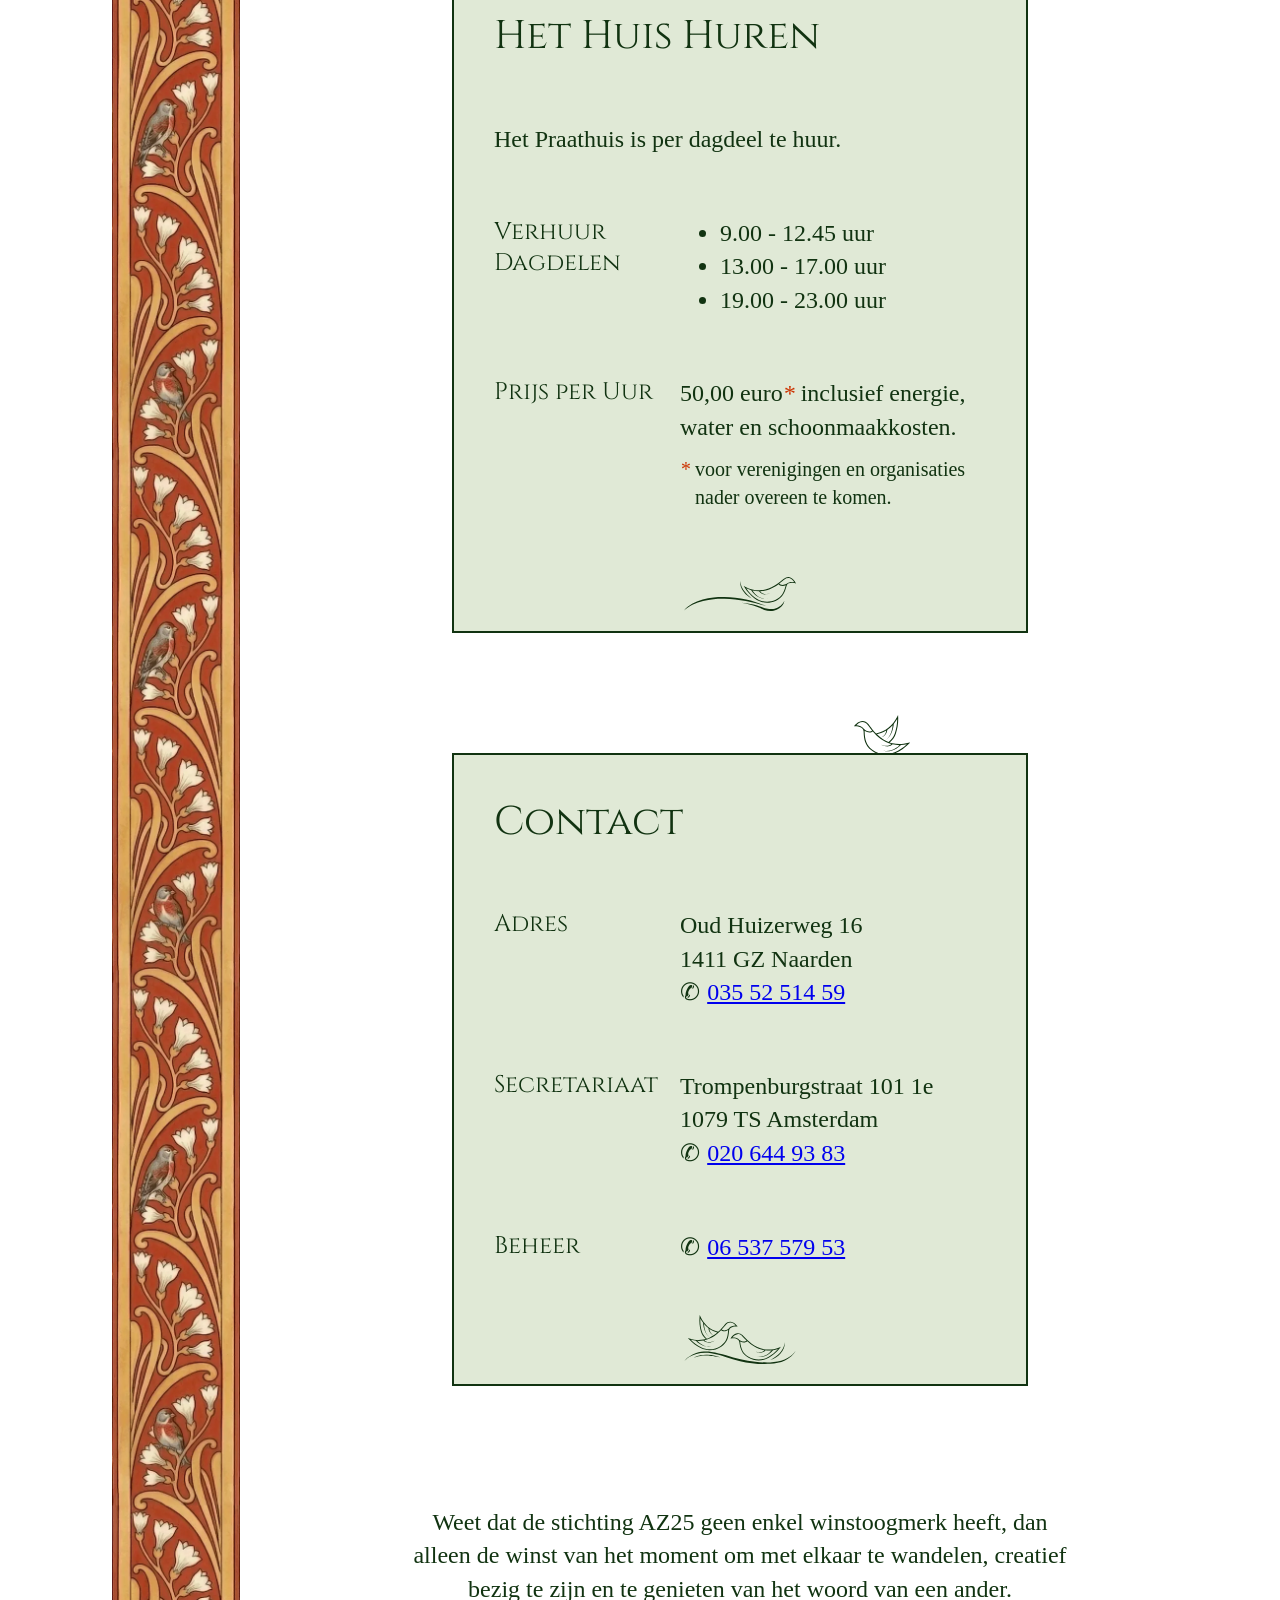
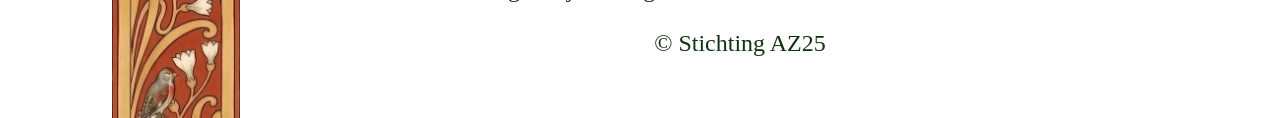
==== commit 2af92a77: "css" ====
--- a/index.html
+++ b/index.html
@@ -16,7 +16,7 @@
   <link rel="preload" href="fonts/Cinzel-VariableFont_wght.ttf" as="font" type="font/truetype" crossorigin>
 
   <link rel="stylesheet" href="style/style2026april27.css">
-  <link rel="stylesheet" href="style/print2026april27.css">
+  <!-- <link rel="stylesheet" href="style/print2026april27.css"> -->
 
   <link rel="shortcut icon" href="/favicon.ico">
 </head>
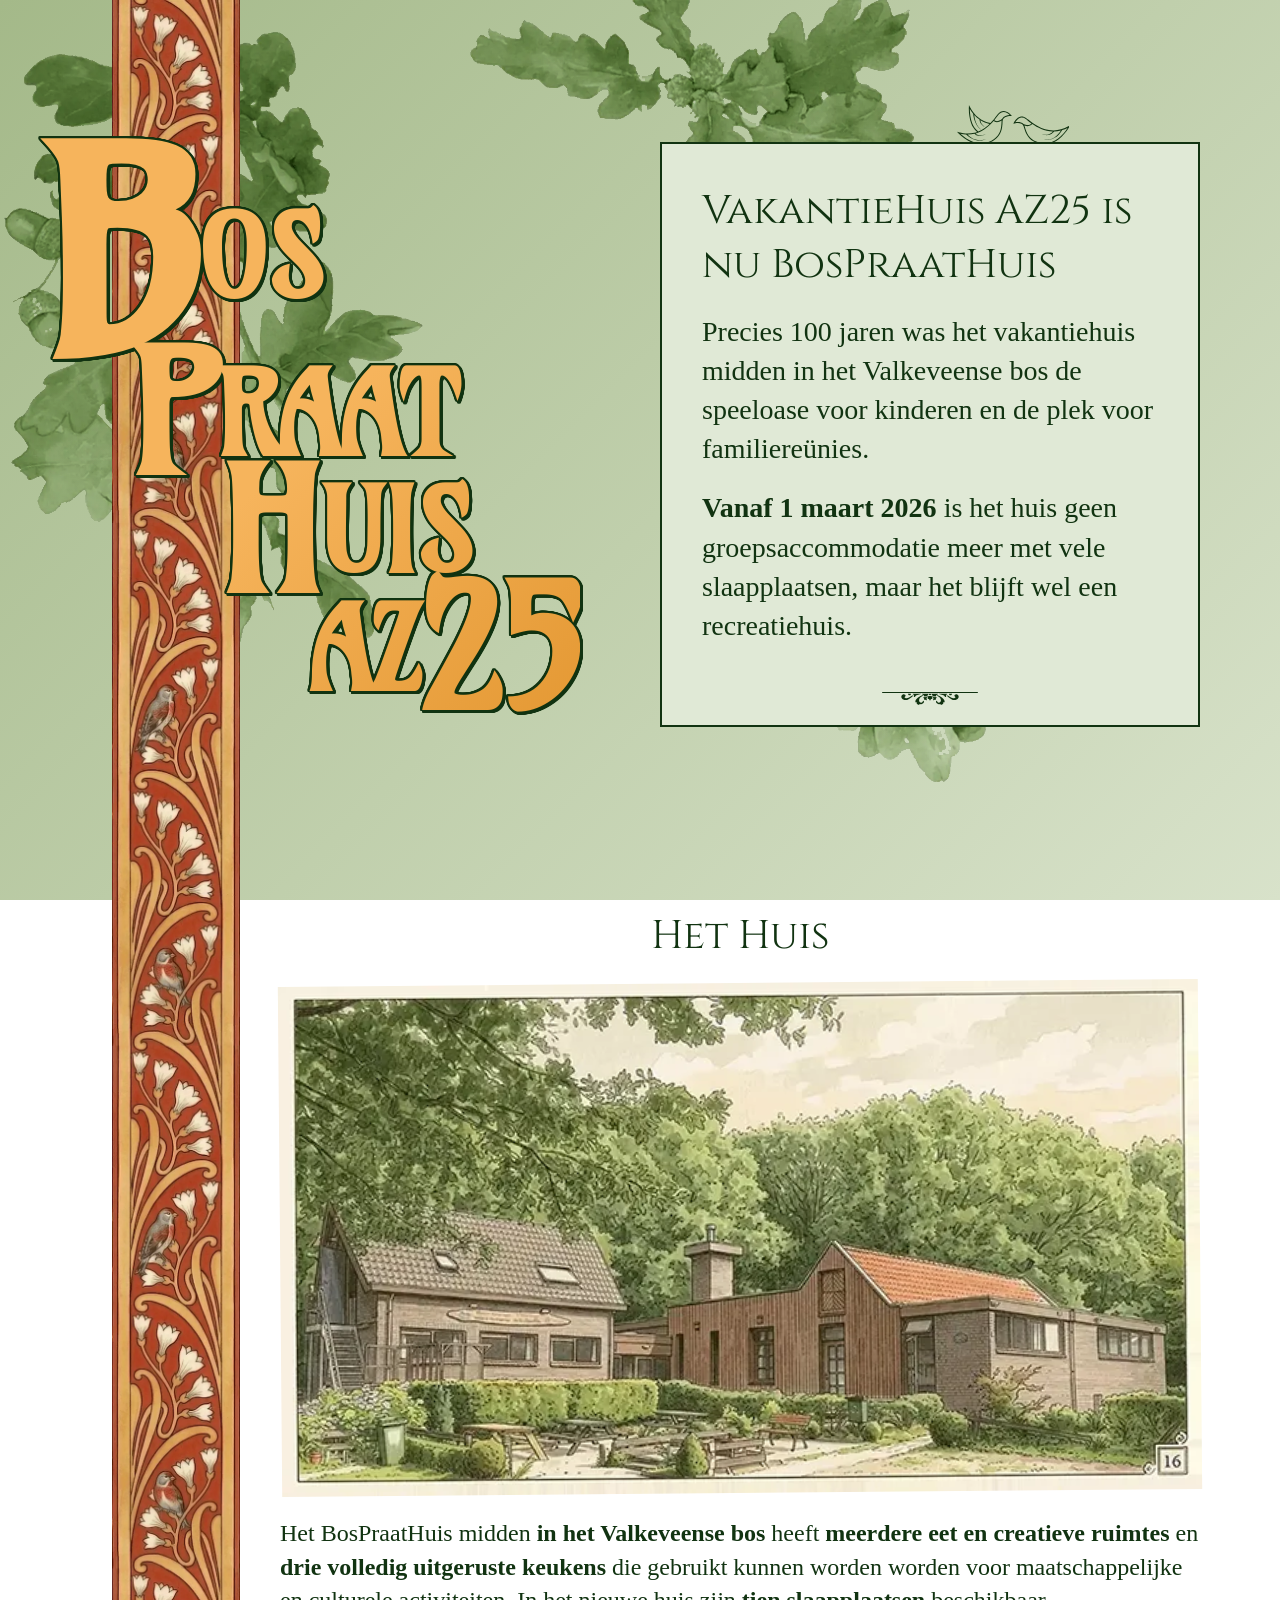
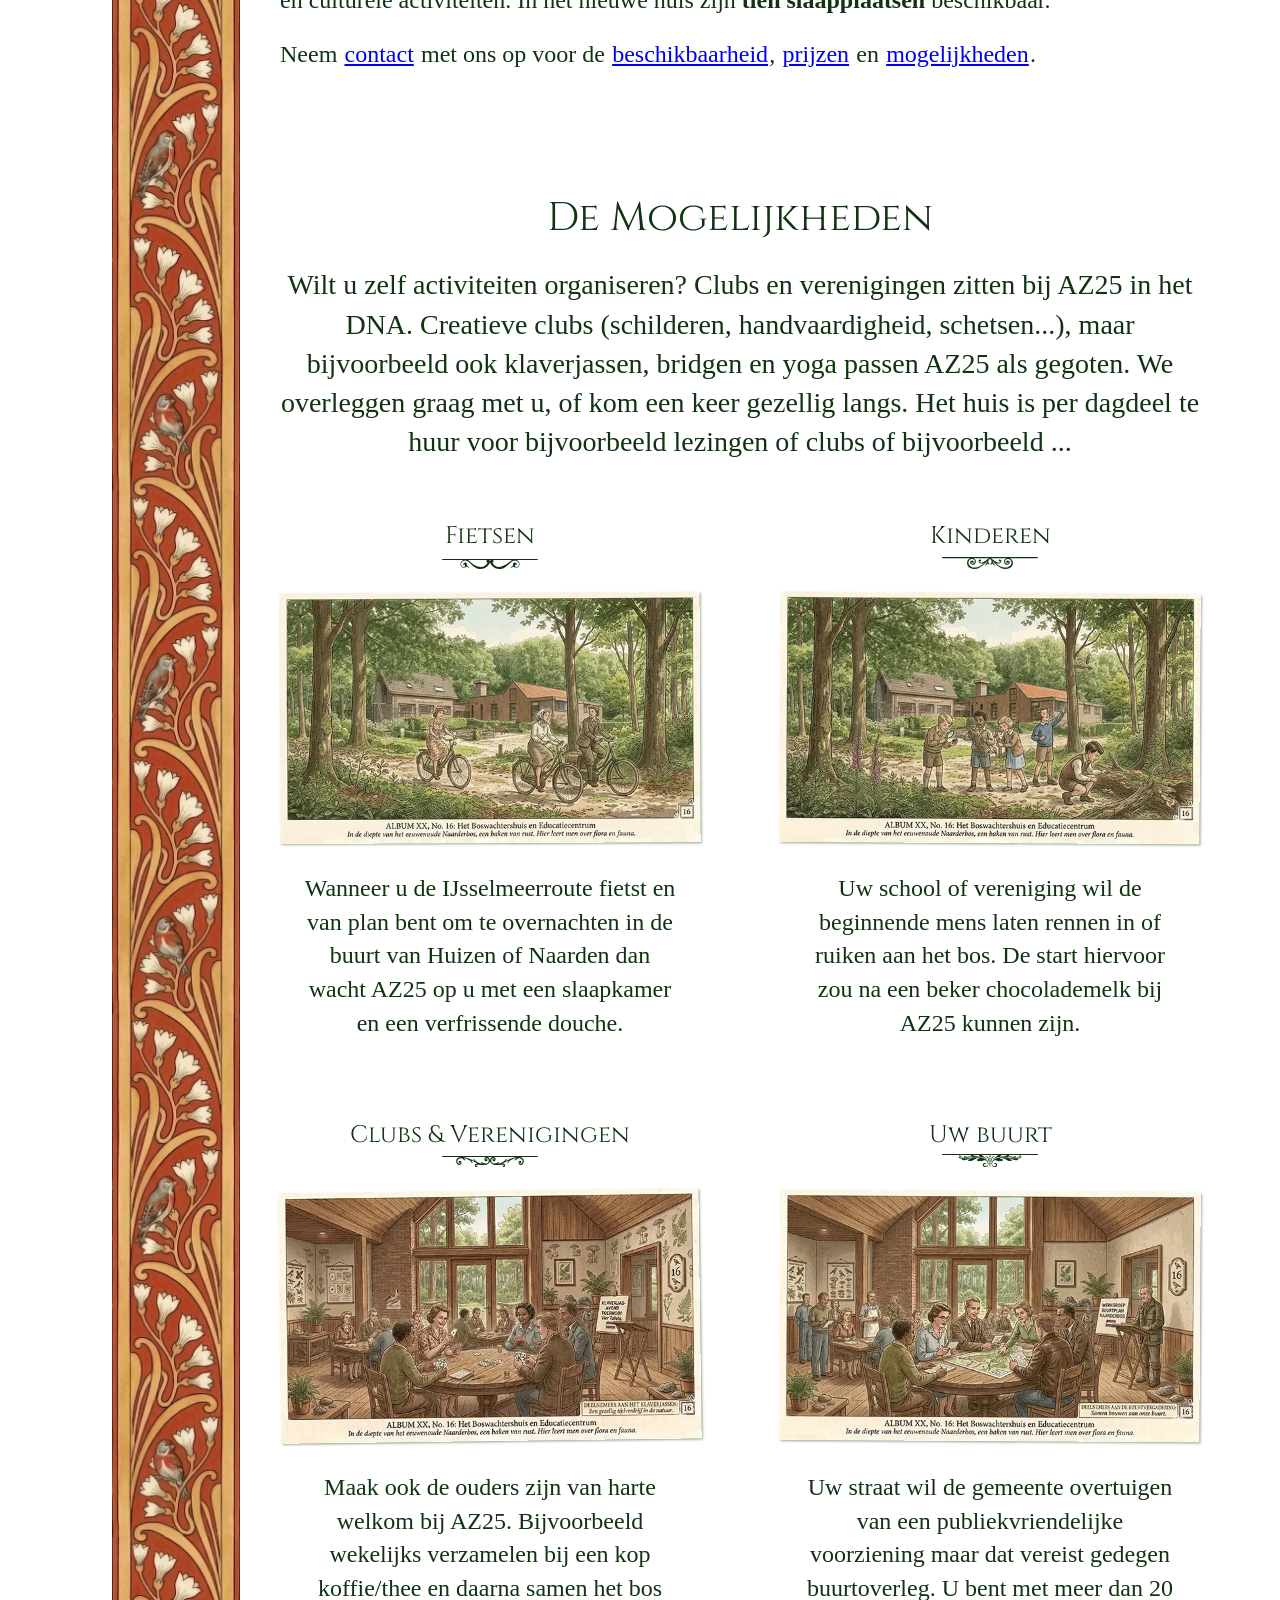
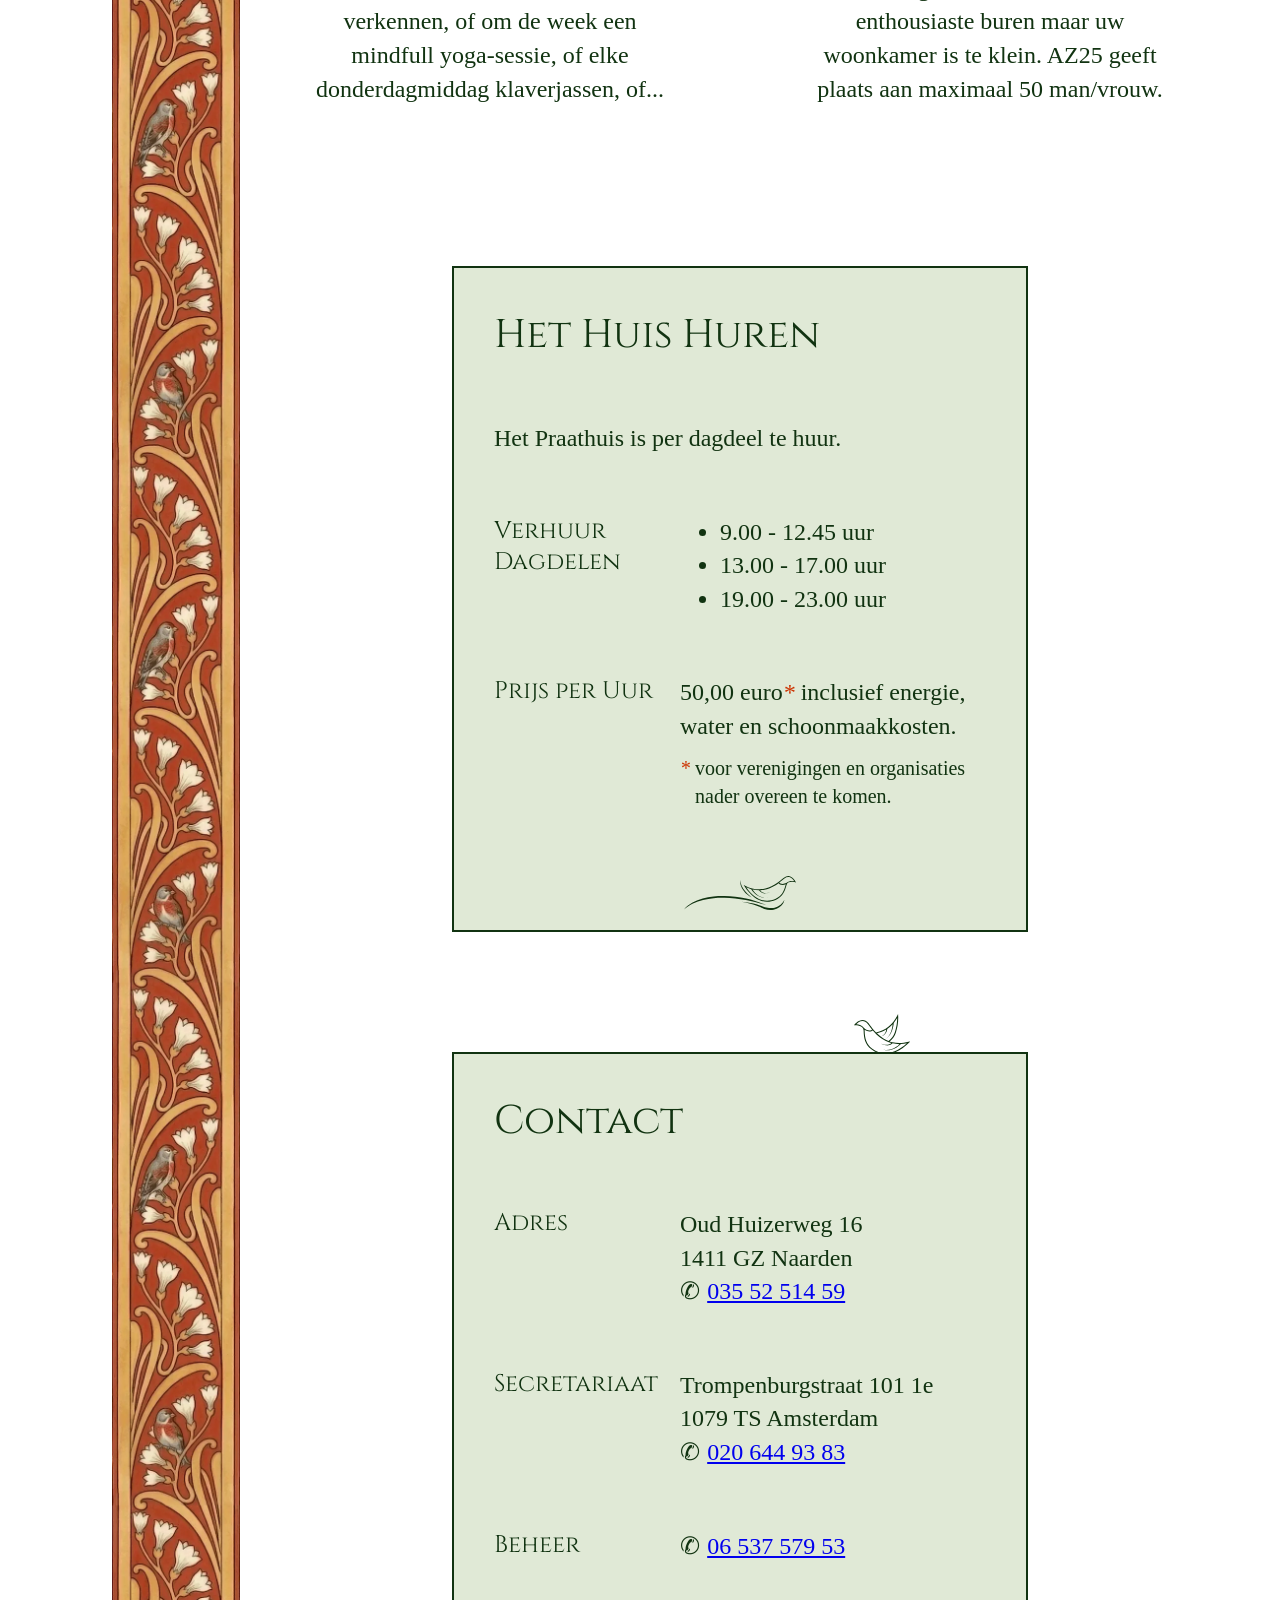
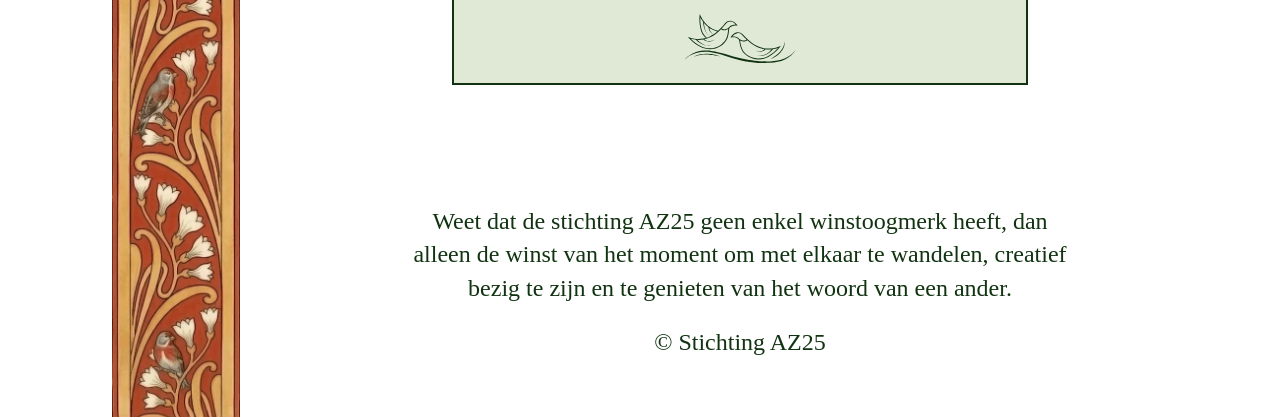
==== commit 00183f77: "print css" ====
--- a/index.html
+++ b/index.html
@@ -16,7 +16,7 @@
   <link rel="preload" href="fonts/Cinzel-VariableFont_wght.ttf" as="font" type="font/truetype" crossorigin>
 
   <link rel="stylesheet" href="style/style2026april27.css">
-  <!-- <link rel="stylesheet" href="style/print2026april27.css"> -->
+  <link rel="stylesheet" href="style/print2026april27.css">
 
   <link rel="shortcut icon" href="/favicon.ico">
 </head>
@@ -156,7 +156,7 @@
             <img src="images/img-clubs.png" alt="het club- en verengingsleven zit AZ25 in het DNA" width="640" height="381" loading="lazy">
           </picture>
           
-					<p>Maak ook de ouders zijn van harte welkom bij AZ25. Bijvoorbeeld wekelijks verzamelen bij een kop koffie/thee en daarna samen het bos verkennen, of om de week een mindfull yoga-sessie, of elke donderdagmiddag klaverjassen, of... </p>
+					<p>Maak ook de ouders zijn van harte welkom bij AZ25. Bijvoorbeeld wekelijks verzamelen bij een kop koffie/thee en daarna samen het bos verkennen, of om de week een mindfull yoga-sessie, of elke donderdag&shy;middag klaverjassen, of... </p>
         </li>
         
         <li>
@@ -222,7 +222,7 @@
 				</div>
 	
 				<div>
-					<h3>Secretariaat</h3>
+					<h3>Secre&shy;tariaat</h3>
 					<p>Trompenburgstraat 101 1e<br>
 					1079 TS Amsterdam<br>
 					✆ <a href="tel:0206449383">020 644 93 83</a></p>
@@ -236,7 +236,7 @@
 
 		<section id="service" class="block block--small-only ornament">
 			<p>Weet dat de stichting AZ25 geen enkel winstoogmerk heeft, dan alleen de winst van het moment om met elkaar te wandelen, creatief bezig te zijn en te genieten van het woord van een ander.</p>
-			<p>© Stichting AZ25</p>
+			<p class="noprint">© Stichting AZ25</p>
 		</section>
     
   </main>
--- a/style/style2026april27.css
+++ b/style/style2026april27.css
@@ -452,7 +452,7 @@
 	position: relative;
 	grid-column:1/-1;
 
-  @media (width > 72em) {
+  @media (width > 80em) {
     grid-template-columns:1fr min(40%, 27em);
     grid-template-rows:auto auto 1fr;
     column-gap:var(--ws);
@@ -464,7 +464,7 @@
 }
 
 #huis p {
-  @media (width > 72em) {
+  @media (width > 80em) {
 
     &:nth-of-type(1) {
       grid-area:2/2;
@@ -479,7 +479,7 @@
 }
 
 #huis picture {
-	@media (width > 72em) {
+	@media (width > 80em) {
     grid-area:2/1/4;
   }
 }
--- a/style/print2026april27.css
+++ b/style/print2026april27.css
@@ -1,4 +1,4 @@
-/* @media print { */
+@media print {
   .noprint {
     position:absolute;
     left:-9999em;
@@ -28,16 +28,16 @@
   }
 
   h3 {
-    font-size:1.125rem;
+    font-size:11pt;
   }
 
   p, li { 
-    font-size:12pt;
+    font-size:9pt;
     text-wrap:pretty;
   }
 
   p.intro {
-    font-size:14pt;
+    font-size:13pt;
   }
 
   a {
@@ -70,6 +70,11 @@
   /**************/
 
   html {
+
+    background-color:#becda9;
+    background-image:
+		  url("../images/eiken.png");
+
     background-repeat:
       no-repeat,
       repeat;
@@ -89,7 +94,7 @@
   /****************/
 
   header {
-    padding-block:var(--ws-l) var(--ws-s);
+    padding-block:var(--ws-m) var(--ws-s);
     padding-inline-end:var(--ws);
 
     gap:var(--ws);
@@ -141,12 +146,14 @@
   main {
     padding-inline-start:calc(8.5em + var(--ws));
     padding-inline-end:var(--ws);
-    row-gap:var(--ws-l);
+    padding-block-start:0;
+    padding-block-end:0;
+    row-gap:var(--ws-m);
 
     grid-template-columns:
       minmax(0, 1fr)
       min( (100% - var(--ws) ) * .5, 36em)
-      var(--ws)
+      0
       min( (100% - var(--ws) ) * .5, 36em)
       minmax(0, 1fr);
   }
@@ -160,8 +167,6 @@
   /******************/
 
   #huis {
-    /* order:-3; */
-
     grid-template-columns:calc(8.5rem) 1fr var(--ws-l);
     column-gap:0;
 
@@ -171,13 +176,13 @@
   }
   
   #huis p:nth-of-type(1) {
-    grid-area:3/2;
+    grid-area:2/2;
     margin:0;
-    font-size:1.5rem;
+    font-size:13pt;
   }
 
   #huis picture {
-    grid-area:2/1/3/-1;
+    grid-area:1/1/2/-1;
   }
 
 
@@ -189,60 +194,46 @@
   /***********************/
 
   #mogelijkheden {
-    grid-column:2/-2;
-    padding-block-start:var(--ws-l);
+    grid-column:1/-1;
+    padding-block-start:var(--ws-m);
   }
 
   #mogelijkheden p.intro {
     max-inline-size:unset;
-    font-size:1.25rem;
+    font-size:11pt;
     margin-inline:unset;
     text-align:start;
   }
 
   #mogelijkheden ul {
-    grid-template-columns:1fr 1fr;
-    gap:var(--ws);
-
+    grid-template-columns:1fr;
+    gap:var(--ws-xs);
+    padding:0;
   }
 
   #mogelijkheden li {
     display:grid;
-    grid-template-columns:1fr 1fr;
-    grid-template-rows:max-content 1fr;
+    grid-template-columns:4cm 1fr;
+    grid-template-rows:min-content 1fr;
     grid-template-areas:
-      "image tekst"
-      "titel tekst";
+      "image titel"
+      "image tekst";
     gap:0 var(--ws-s);
+    justify-items:start;
   }
 
   #mogelijkheden h3 {
-    grid-area:titel;
-
-    padding-block-end:var(--ws-s);
-    background-image:var(--calli-image, url("../images/calli6.svg"));
-    background-size: 6rem auto;
-    background-position: center calc(100% - .25rem);
-    background-repeat:no-repeat;
-
-    text-align:start;
-
-    li:nth-of-type(4n + 2) & {
-    --calli-image:url("../images/calli2.svg");
-    }
-
-    li:nth-of-type(4n + 3) & {
-      --calli-image:url("../images/calli3.svg");
-    }
-
-    li:nth-of-type(4n + 4) & {
-      --calli-image:url("../images/calli4.svg");
-    }
+    padding-block-end:0;
+    background-image:unset;
+    background-size: unset;
+    background-position:unset;
+    background-repeat:unset;
+
+    text-align:center;
   }
 
   #mogelijkheden picture {
     grid-area:image;
-    margin-inline:auto;
   }
 
   #mogelijkheden img {
@@ -271,11 +262,11 @@
   #mogelijkheden li p {
     grid-area:tekst;
 
-    font-size:1.125rem;
+    font-size:9pt;
     text-align:start;
-    padding-inline:min(5%, var(--ws));
+    padding-inline:0;
     max-inline-size:26em;
-    margin-inline:auto;
+    margin-inline:unset;
   }
 
 
@@ -289,29 +280,11 @@
   #huren,
   #contact,
   #p404 {
-    container-type:inline-size;
-    inline-size:100%;
-    padding-block-end:var(--ws-xl);
-    
-    justify-self:center;
-    align-content:start;
-    gap:var(--ws-s);
-
-    background-size:clamp(5em, 20vw, 7em) auto;
-
-    @media (width > 48em) {
-      inline-size:min(100%, 36em);
-    }
-
     div {
       display:grid;
-      gap:var(--ws-xs);
-    }
-
-    @container (width > 28em) {
-      div {
-        grid-template-columns:11em 1fr;
-      }
+      gap:calc(var(--ws-xs) * .25);
+    
+      grid-template-columns:2.2cm 1fr;
     }
   }
 
@@ -324,30 +297,34 @@
   /***************/
 
   #huren {
-    --ornament-image:url("../images/birds1.svg");
-
-    /* order:-2; */
-
-    /* @media (width > 80em) { */
-      grid-column-start:2;
-    /* } */
-  }
-
-  #huren em {
-    color:var(--color-asterix);
+    border-right:0;
+	  border-top-right-radius:0;
+	  border-bottom-right-radius:0;
+
+    grid-column:1/3;
+    translate:1pt;
+
+    padding:var(--ws-s) var(--ws-s) var(--ws-s) var(--ws);
+    gap:var(--ws-s);
+
+    background-image:none;
+  }
+
+  #huren ul {
+    padding-inline-start:1em;
   }
 
   #huren .nb {
     display:flex;
     gap:.25em;
-    font-size: clamp(1rem, 0.8947rem + 0.5263vw, 1.25rem);
-    
-    @container (width > 28em) {
-      grid-column-start:2;
-    }
-  }
-
-
+    font-size: 9pt;
+    
+    grid-column:1/-1;
+  }
+
+  #huren em {
+    color:var(--color-asterix);
+  }
 
 
 
@@ -356,18 +333,17 @@
   /*****************/
 
   #contact {
-    --vogel-image: url("../images/birds4.svg");
-    --vogel-ratio: 1072392/761143;
-    --vogel-inset:70%;
-    --vogel-size:clamp(2.5rem, 10vw, 3.5rem);
-
-    --ornament-image:url("../images/birds2.svg");
-
-    /* order:-1; */
-
-    /* @media (width > 80em) { */
-      grid-column-start:4;
-    /* } */
+    border-left:0;
+	  border-top-left-radius:0;
+	  border-bottom-left-radius:0;
+
+    grid-column:4/6;
+    translate:-1pt;
+
+    padding:var(--ws-s) var(--ws) var(--ws-s) var(--ws-s);
+    gap:var(--ws-s);
+
+    background-image:none;
   }
 
 
@@ -398,18 +374,12 @@
   /*****************/
 
   #service {
-    /* @media (width > 80em) { */
       grid-column:2/-2;    
-    /* } */
+      margin-block-start:calc( var(--ws-s) * -1 );
   }
 
   #service p {
-    max-width:28em;
-
-    @media (width > 48em) {
-      margin-inline:auto;
-      text-align:center;
-    }
-  }
-
-/* } */
+    max-width:38em;
+  }
+
+}
